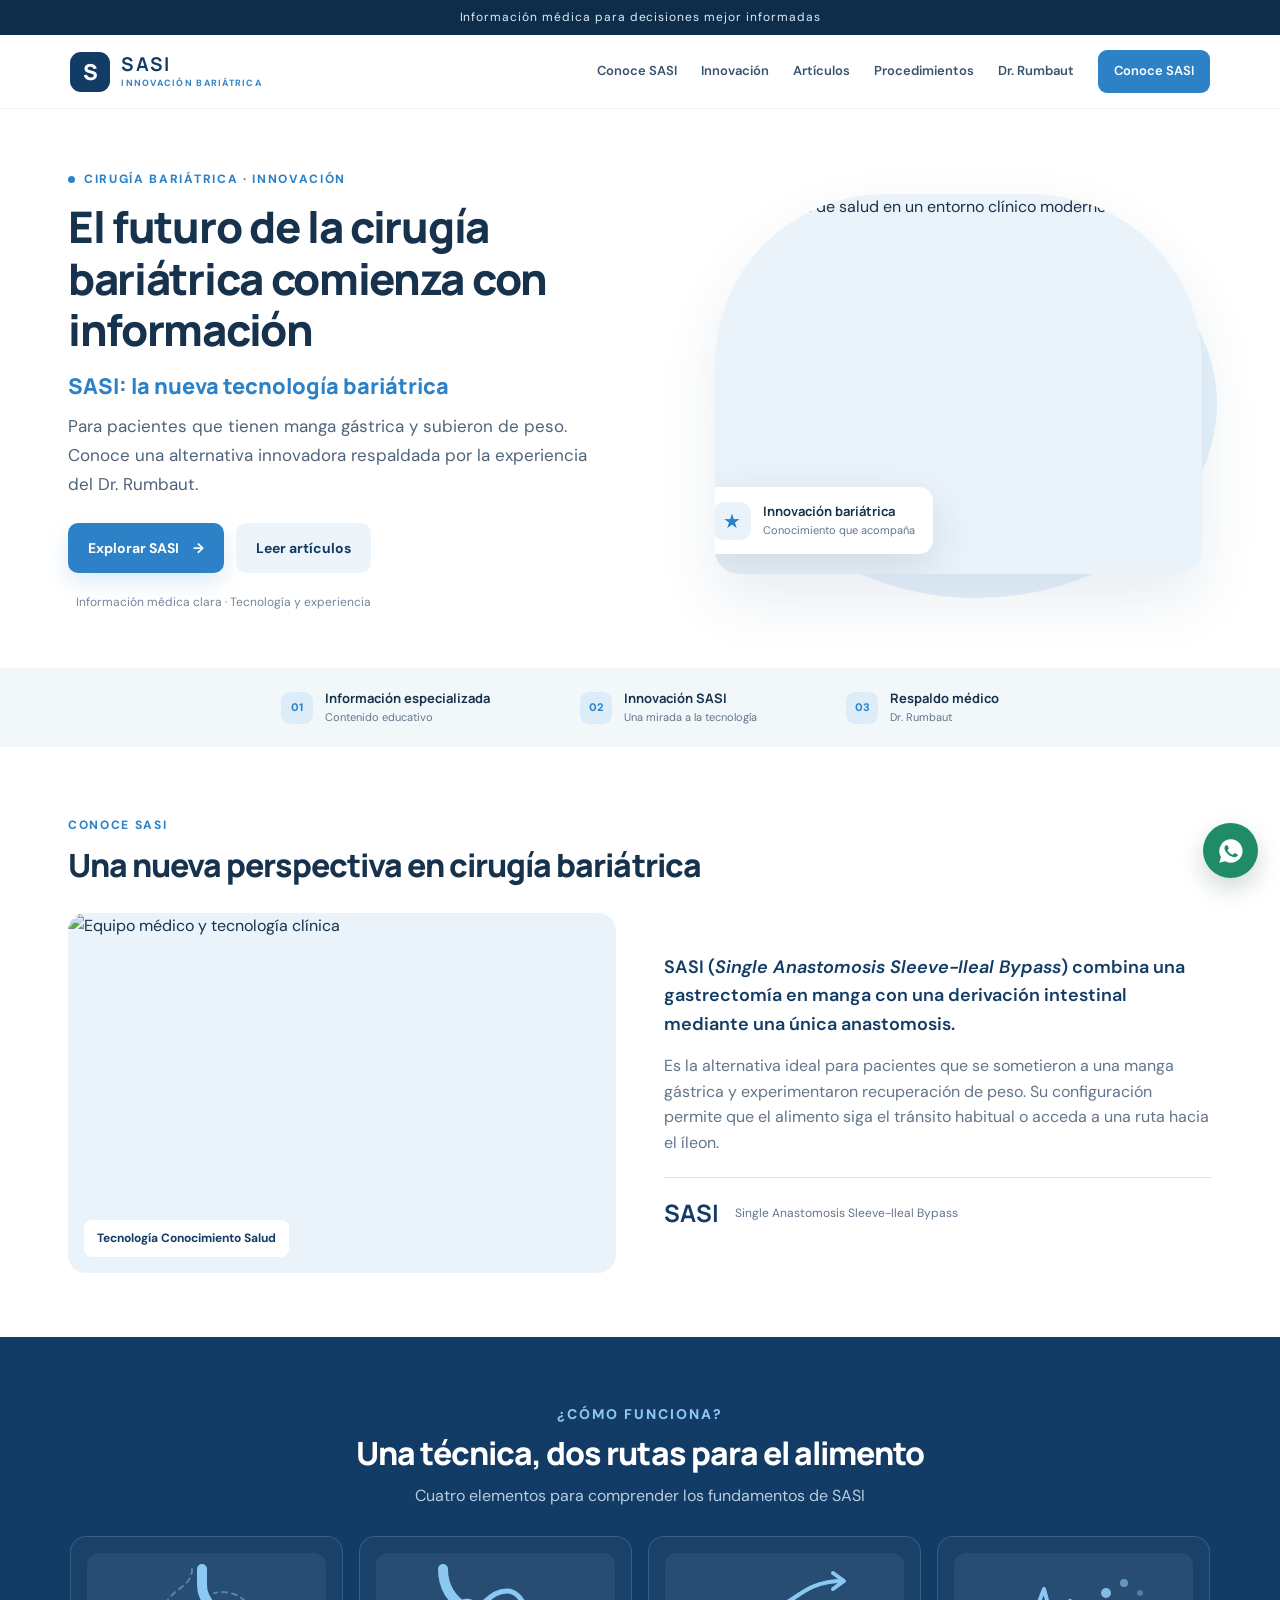
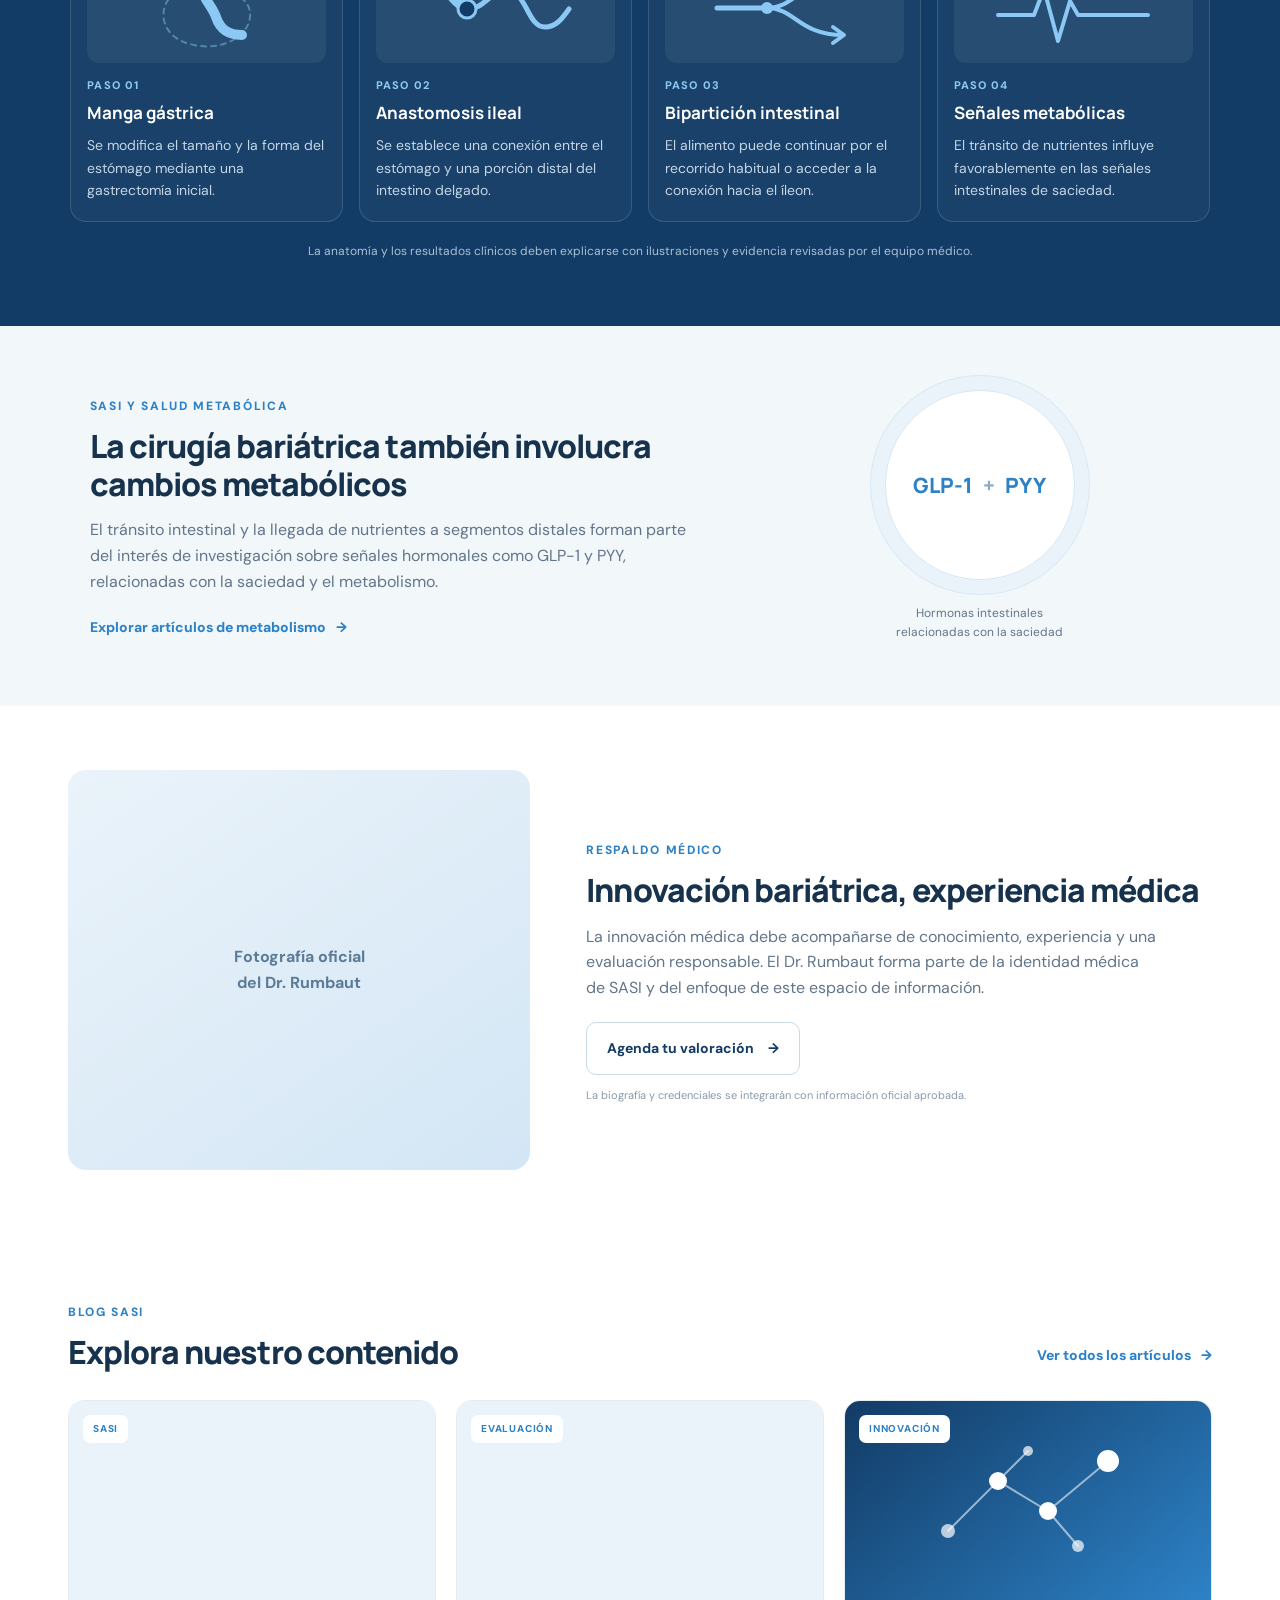
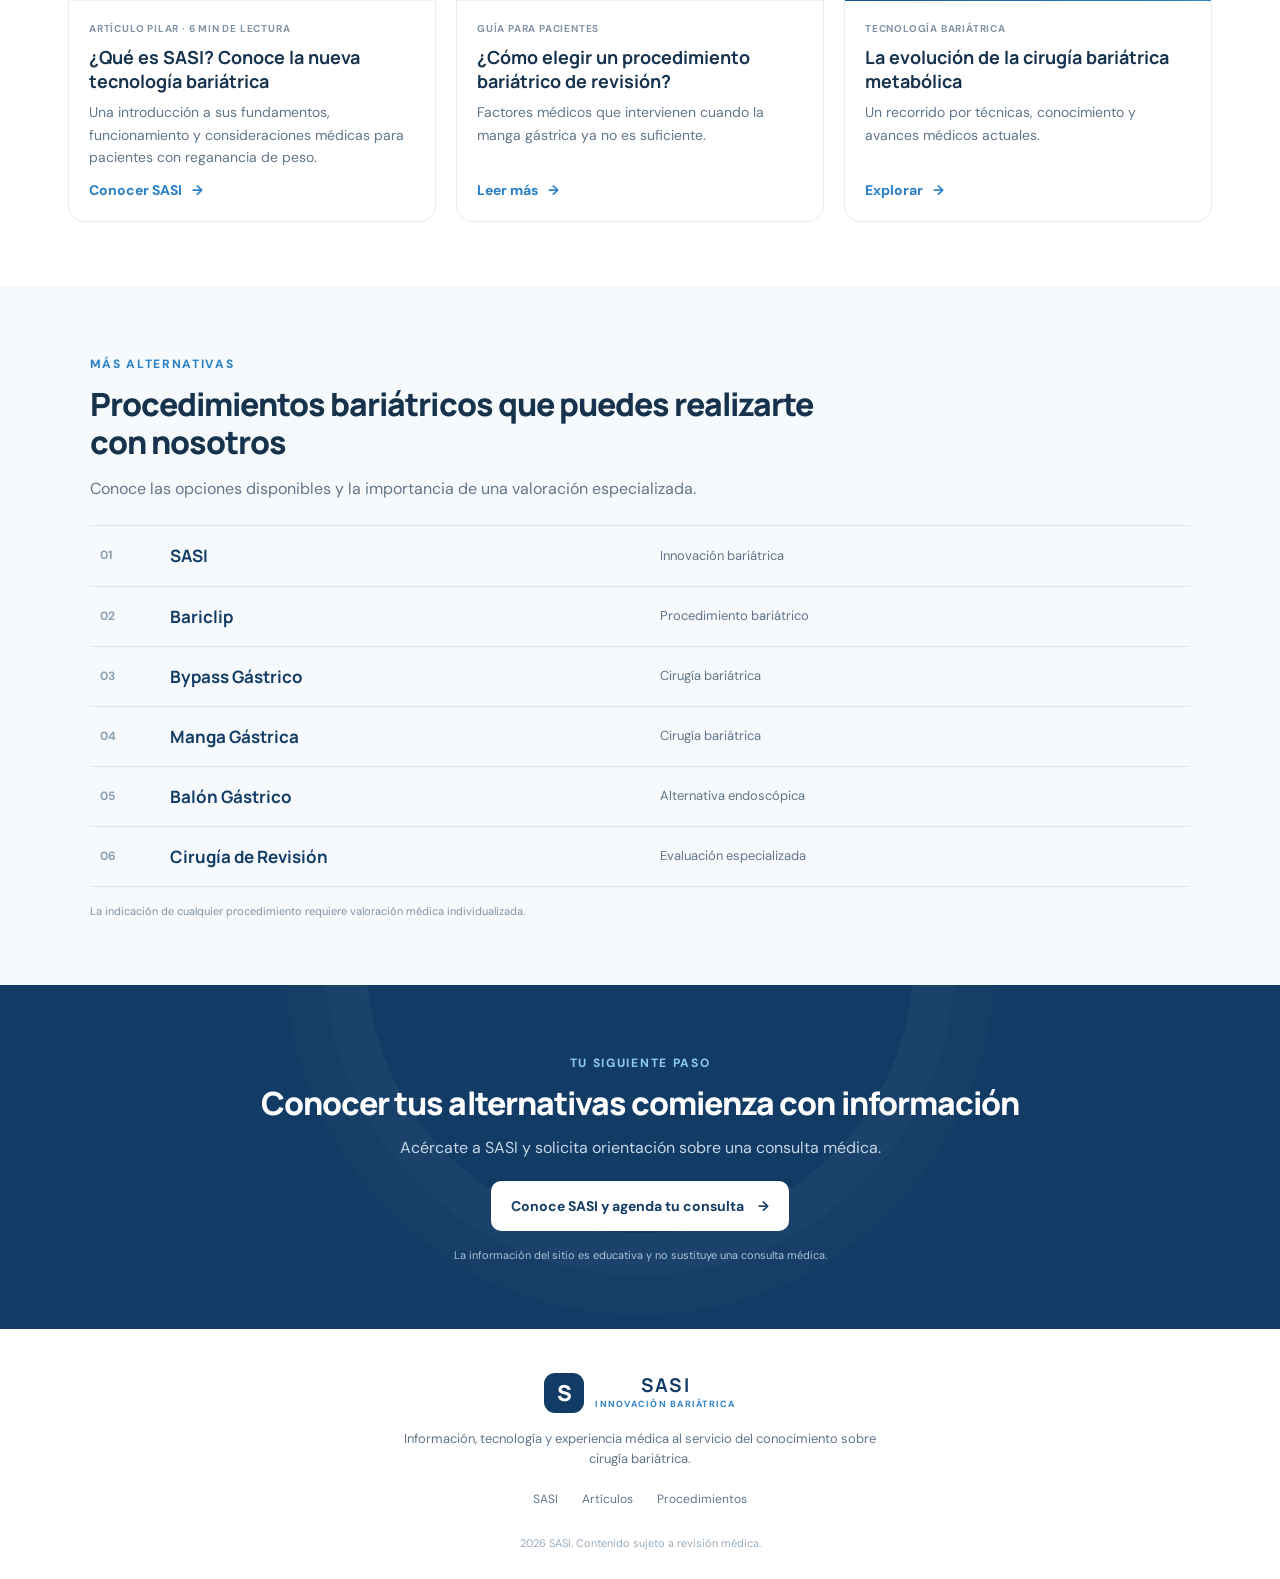
==== index.html @ 1c71db29 "Refactor HTML structure and update text content Updated various text elements for clarity and consis" ====
<!doctype html>
<html lang="es">
<head>
<meta charset="utf-8">
<meta name="viewport" content="width=device-width, initial-scale=1">
<meta name="description" content="SASI: innovación bariátrica para pacientes con manga gástrica que subieron de peso. Conoce sus fundamentos y respaldo del Dr. Rumbaut.">
<meta name="theme-color" content="#123B65">
<title>SASI | Innovación Bariátrica</title>
<link rel="preconnect" href="https://fonts.googleapis.com">
<link rel="preconnect" href="https://fonts.gstatic.com" crossorigin>
<link href="https://fonts.googleapis.com/css2?family=DM+Sans:wght@400;500;600;700&family=Manrope:wght@500;600;700;800&display=swap" rel="stylesheet">
<link rel="stylesheet" href="styles.css">
</head>
<body>
<div class="announcement">Información médica para decisiones mejor informadas</div>
<header class="site-header">
<a class="brand" href="#inicio" aria-label="SASI inicio">
<span class="brand-mark">S</span>
<span><strong>SASI</strong><small>INNOVACIÓN BARIÁTRICA</small></span>
</a>
<button class="menu-toggle" aria-label="Abrir menú" aria-expanded="false">☰</button>
<nav class="nav" aria-label="Navegación principal">
<a href="#sasi">Conoce SASI</a>
<a href="#innovacion">Innovación</a>
<a href="#articulos">Artículos</a>
<a href="#procedimientos">Procedimientos</a>
<a href="#doctor">Dr. Rumbaut</a>
<a class="nav-cta" href="https://amisraeljai1967-alt.github.io/rumbaut-sasi/" target="_blank" rel="noopener">Conoce SASI</a>
</nav>
</header>
<main>
<section class="hero" id="inicio">
<div class="hero-copy">
<span class="eyebrow"><span class="dot"></span> CIRUGÍA BARIÁTRICA · INNOVACIÓN</span>
<h1>El futuro de la cirugía bariátrica comienza con información</h1>
<p class="hero-subtitle">SASI: la nueva tecnología bariátrica</p>
<p class="hero-audience">Para pacientes que tienen manga gástrica y subieron de peso. Conoce una alternativa innovadora respaldada por la experiencia del Dr. Rumbaut.</p>
<div class="hero-actions">
<a class="button button-primary" href="#sasi">Explorar SASI <span>→</span></a>
<a class="button button-quiet" href="#articulos">Leer artículos</a>
</div>
<div class="hero-note"><span class="check"></span> Información médica clara · Tecnología y experiencia</div>
</div>
<div class="hero-art">
<div class="art-glow"></div>
<div class="hero-image-frame">
<img src="https://images.unsplash.com/photo-1576091160399-112ba8d25d1d?auto=format&fit=crop&w=1100&q=85" alt="Profesional de salud en un entorno clínico moderno">
<div class="floating-card">
<span class="floating-icon">★</span>
<div><strong>Innovación bariátrica</strong><small>Conocimiento que acompaña</small></div>
</div>
</div>
</div>
</section>

<section class="trust-strip">
<div><span class="strip-icon">01</span><strong>Información especializada</strong><small>Contenido educativo</small></div>
<div><span class="strip-icon">02</span><strong>Innovación SASI</strong><small>Una mirada a la tecnología</small></div>
<div><span class="strip-icon">03</span><strong>Respaldo médico</strong><small>Dr. Rumbaut</small></div>
</section>

<section class="section intro-section" id="sasi">
<div class="section-heading">
<span class="eyebrow">CONOCE SASI</span>
<h2>Una nueva perspectiva en cirugía bariátrica</h2>
</div>
<div class="intro-grid">
<div class="intro-image">
<img src="https://images.unsplash.com/photo-1559757175-0eb30cd8c063?auto=format&fit=crop&w=1000&q=85" alt="Equipo médico y tecnología clínica" loading="lazy">
<span class="image-label">Tecnología Conocimiento Salud</span>
</div>
<div class="intro-content">
<p class="lead">SASI (<em>Single Anastomosis Sleeve-Ileal Bypass</em>) combina una gastrectomía en manga con una derivación intestinal mediante una única anastomosis.</p>
<p>Es la alternativa ideal para pacientes que se sometieron a una manga gástrica y experimentaron recuperación de peso. Su configuración permite que el alimento siga el tránsito habitual o acceda a una ruta hacia el íleon.</p>
<div class="mini-stat"><strong>SASI</strong><span>Single Anastomosis Sleeve-Ileal Bypass</span></div>
</div>
</div>
</section>

<section class="mechanism-section" id="innovacion">
<div class="section-heading centered">
<span class="eyebrow eyebrow-light">¿CÓMO FUNCIONA?</span>
<h2>Una técnica, dos rutas para el alimento</h2>
<p>Cuatro elementos para comprender los fundamentos de SASI</p>
</div>
<div class="mechanism-grid">
<article class="mechanism-card">
  <div class="mechanism-art" aria-hidden="true">
    <svg viewBox="0 0 170 90" stroke="#8bc9f4" fill="none" stroke-linecap="round" stroke-linejoin="round">
      <path d="M70 6 C70 20 58 24 50 32 C34 48 40 76 72 82 C100 88 126 74 128 54 C130 36 110 26 92 30" stroke-width="2" stroke-dasharray="5 5" opacity=".45"/>
      <path d="M80 6 L80 22 C80 36 90 42 94 54 C98 66 106 72 120 72" stroke-width="10"/>
    </svg>
  </div>
  <span class="step">PASO 01</span>
  <h3>Manga gástrica</h3>
  <p>Se modifica el tamaño y la forma del estómago mediante una gastrectomía inicial.</p>
</article>
<article class="mechanism-card">
  <div class="mechanism-art" aria-hidden="true">
    <svg viewBox="0 0 170 90" stroke="#8bc9f4" fill="none" stroke-linecap="round" stroke-linejoin="round">
      <path d="M32 6 C32 26 42 38 56 46" stroke-width="10"/>
      <path d="M56 46 C74 46 78 28 96 28 C116 28 116 64 134 64 C146 64 152 54 158 46" stroke-width="5"/>
      <circle cx="56" cy="46" r="9" fill="#123B65" stroke-width="3"/>
    </svg>
  </div>
  <span class="step">PASO 02</span>
  <h3>Anastomosis ileal</h3>
  <p>Se establece una conexión entre el estómago y una porción distal del intestino delgado.</p>
</article>
<article class="mechanism-card">
  <div class="mechanism-art" aria-hidden="true">
    <svg viewBox="0 0 170 90" stroke="#8bc9f4" fill="none" stroke-linecap="round" stroke-linejoin="round">
      <path d="M18 45 L68 45" stroke-width="5"/>
      <path d="M68 45 C96 45 100 18 144 18" stroke-width="4"/>
      <path d="M68 45 C96 45 100 72 144 72" stroke-width="4"/>
      <path d="M134 10 L145 18 L134 26 M134 64 L145 72 L134 80" stroke-width="4"/>
      <circle cx="68" cy="45" r="6" fill="#8bc9f4" stroke="none"/>
    </svg>
  </div>
  <span class="step">PASO 03</span>
  <h3>Bipartición intestinal</h3>
  <p>El alimento puede continuar por el recorrido habitual o acceder a la conexión hacia el íleon.</p>
</article>
<article class="mechanism-card">
  <div class="mechanism-art" aria-hidden="true">
    <svg viewBox="0 0 170 90" stroke="#8bc9f4" fill="none" stroke-linecap="round" stroke-linejoin="round">
      <path d="M10 52 L46 52 L56 26 L70 78 L82 38 L90 52 L160 52" stroke-width="4"/>
      <circle cx="118" cy="30" r="5" fill="#8bc9f4" stroke="none" opacity=".9"/>
      <circle cx="136" cy="20" r="4" fill="#8bc9f4" stroke="none" opacity=".6"/>
      <circle cx="152" cy="30" r="3" fill="#8bc9f4" stroke="none" opacity=".4"/>
    </svg>
  </div>
  <span class="step">PASO 04</span>
  <h3>Señales metabólicas</h3>
  <p>El tránsito de nutrientes influye favorablemente en las señales intestinales de saciedad.</p>
</article>
</div>
<p class="section-footnote">La anatomía y los resultados clínicos deben explicarse con ilustraciones y evidencia revisadas por el equipo médico.</p>
</section>

<section class="section metabolism">
<div class="metabolism-copy">
<span class="eyebrow">SASI Y SALUD METABÓLICA</span>
<h2>La cirugía bariátrica también involucra cambios metabólicos</h2>
<p>El tránsito intestinal y la llegada de nutrientes a segmentos distales forman parte del interés de investigación sobre señales hormonales como GLP-1 y PYY, relacionadas con la saciedad y el metabolismo.</p>
<a class="text-link" href="#articulos">Explorar artículos de metabolismo <span>→</span></a>
</div>
<div class="metabolism-visual">
<div class="metabolism-circle"><span>GLP-1</span><i>+</i><span>PYY</span></div>
<small>Hormonas intestinales<br>relacionadas con la saciedad</small>
</div>
</section>

<section class="section doctor-section" id="doctor">
<div class="doctor-photo">
<img src="assets/dr-rumbaut.jpg" alt="Fotografía del Dr. Rumbaut" onerror="this.style.display='none';this.parentElement.classList.add('photo-placeholder')">
<div class="placeholder-label">Fotografía oficial<br>del Dr. Rumbaut</div>
</div>
<div class="doctor-copy">
<span class="eyebrow">RESPALDO MÉDICO</span>
<h2>Innovación bariátrica, experiencia médica</h2>
<p>La innovación médica debe acompañarse de conocimiento, experiencia y una evaluación responsable. El Dr. Rumbaut forma parte de la identidad médica de SASI y del enfoque de este espacio de información.</p>
<a class="button button-outline" href="https://amisraeljai1967-alt.github.io/rumbaut-sasi/" target="_blank" rel="noopener">Agenda tu valoración <span>→</span></a>
<small class="doctor-caption">La biografía y credenciales se integrarán con información oficial aprobada.</small>
</div>
</section>

<section class="section articles-section" id="articulos">
<div class="section-heading split-heading">
<div><span class="eyebrow">BLOG SASI</span><h2>Explora nuestro contenido</h2></div>
<a class="text-link" href="#articulos">Ver todos los artículos <span>→</span></a>
</div>
<div class="article-grid">
<article class="article-card">
<div class="article-image"><img src="https://images.unsplash.com/photo-1579684385127-1ef15d508118?auto=format&fit=crop&w=1000&q=85" alt="Profesionales de salud" loading="lazy" onerror="this.remove()"><span class="article-tag">SASI</span></div>
<div class="article-body"><small>ARTÍCULO PILAR · 6 MIN DE LECTURA</small><h3>¿Qué es SASI? Conoce la nueva tecnología bariátrica</h3><p>Una introducción a sus fundamentos, funcionamiento y consideraciones médicas para pacientes con reganancia de peso.</p><a href="https://amisraeljai1967-alt.github.io/rumbaut-sasi/" target="_blank" rel="noopener" class="text-link">Conocer SASI <span>→</span></a></div>
</article>
<article class="article-card">
<div class="article-image"><img src="https://images.unsplash.com/photo-1576091160550-2173dba999ef?auto=format&fit=crop&w=800&q=85" alt="Consulta médica" loading="lazy" onerror="this.remove()"><span class="article-tag">EVALUACIÓN</span></div>
<div class="article-body"><small>GUÍA PARA PACIENTES</small><h3>¿Cómo elegir un procedimiento bariátrico de revisión?</h3><p>Factores médicos que intervienen cuando la manga gástrica ya no es suficiente.</p><a href="#procedimientos" class="text-link">Leer más <span>→</span></a></div>
</article>
<article class="article-card">
<div class="article-image cover-art"><svg viewBox="0 0 240 140" fill="none" stroke="#ffffff" stroke-linecap="round" aria-hidden="true"><g stroke-width="2" opacity=".55"><path d="M40 100 L90 50 L140 80 L200 30"/><path d="M90 50 L120 20"/><path d="M140 80 L170 115"/></g><g fill="#ffffff" stroke="none"><circle cx="40" cy="100" r="7" opacity=".7"/><circle cx="90" cy="50" r="9"/><circle cx="140" cy="80" r="9"/><circle cx="200" cy="30" r="11"/><circle cx="120" cy="20" r="5" opacity=".7"/><circle cx="170" cy="115" r="6" opacity=".7"/></g></svg><span class="article-tag">INNOVACIÓN</span></div>
<div class="article-body"><small>TECNOLOGÍA BARIÁTRICA</small><h3>La evolución de la cirugía bariátrica metabólica</h3><p>Un recorrido por técnicas, conocimiento y avances médicos actuales.</p><a href="#innovacion" class="text-link">Explorar <span>→</span></a></div>
</article>
</div>
</section>

<section class="section procedures-section" id="procedimientos">
<div class="procedures-heading">
  <span class="eyebrow">MÁS ALTERNATIVAS</span>
  <h2>Procedimientos bariátricos que puedes realizarte con nosotros</h2>
  <p>Conoce las opciones disponibles y la importancia de una valoración especializada.</p>
</div>
<div class="procedure-list">
<a href="https://amisraeljai1967-alt.github.io/rumbaut-sasi/" target="_blank" rel="noopener"><span>01</span><strong>SASI</strong><small>Innovación bariátrica</small><b></b></a>
<a href="https://amisraeljai1967-alt.github.io/rumbaut-sasi/" target="_blank" rel="noopener"><span>02</span><strong>Bariclip</strong><small>Procedimiento bariátrico</small><b></b></a>
<a href="https://amisraeljai1967-alt.github.io/rumbaut-sasi/" target="_blank" rel="noopener"><span>03</span><strong>Bypass Gástrico</strong><small>Cirugía bariátrica</small><b></b></a>
<a href="https://amisraeljai1967-alt.github.io/rumbaut-sasi/" target="_blank" rel="noopener"><span>04</span><strong>Manga Gástrica</strong><small>Cirugía bariátrica</small><b></b></a>
<a href="https://amisraeljai1967-alt.github.io/rumbaut-sasi/" target="_blank" rel="noopener"><span>05</span><strong>Balón Gástrico</strong><small>Alternativa endoscópica</small><b></b></a>
<a href="https://amisraeljai1967-alt.github.io/rumbaut-sasi/" target="_blank" rel="noopener"><span>06</span><strong>Cirugía de Revisión</strong><small>Evaluación especializada</small><b></b></a>
</div>
<p class="disclaimer">La indicación de cualquier procedimiento requiere valoración médica individualizada.</p>
</section>

<section class="final-cta">
<div class="cta-orb"></div>
<span class="eyebrow eyebrow-light">TU SIGUIENTE PASO</span>
<h2>Conocer tus alternativas comienza con información</h2>
<p>Acércate a SASI y solicita orientación sobre una consulta médica.</p>
<a class="button button-white" href="https://amisraeljai1967-alt.github.io/rumbaut-sasi/" target="_blank" rel="noopener">Conoce SASI y agenda tu consulta <span>→</span></a>
<small>La información del sitio es educativa y no sustituye una consulta médica.</small>
</section>
</main>

<footer class="footer">
<a class="brand brand-footer" href="#inicio"><span class="brand-mark">S</span><span><strong>SASI</strong><small>INNOVACIÓN BARIÁTRICA</small></span></a>
<p>Información, tecnología y experiencia médica al servicio del conocimiento sobre cirugía bariátrica.</p>
<div class="footer-links">
  <a href="#sasi">SASI</a>
  <a href="#articulos">Artículos</a>
  <a href="#procedimientos">Procedimientos</a>
</div>
<small class="copyright"><span id="year">2026</span> SASI. Contenido sujeto a revisión médica.</small>
</footer>

<a class="whatsapp-float" href="https://amisraeljai1967-alt.github.io/rumbaut-sasi/" target="_blank" rel="noopener" aria-label="Ir al embudo SASI"><svg viewBox="0 0 24 24" fill="#fff" aria-hidden="true"><path d="M12 2a10 10 0 0 0-8.6 15.1L2 22l5-1.3A10 10 0 1 0 12 2zm5.3 14.1c-.2.6-1.3 1.2-1.8 1.2-.5.1-1 .2-3.3-.7-2.8-1.1-4.5-4-4.7-4.2-.1-.2-1.1-1.5-1.1-2.8s.7-2 1-2.3c.2-.3.5-.3.7-.3h.5c.2 0 .4 0 .6.5l.8 2c.1.2.1.4 0 .5l-.4.6-.4.4c-.1.2-.3.3-.1.6.2.3.8 1.3 1.7 2.1 1.2 1 2.1 1.3 2.4 1.5.3.1.5.1.6-.1l.9-1.1c.2-.3.4-.2.7-.1l1.9.9c.3.1.5.2.5.3.1.2.1.7-.1 1.3z"/></svg><span>Agenda / WhatsApp</span></a>
<script src="script.js"></script>
</body>
</html>
---- styles.css ----
* { box-sizing: border-box; }

:root {
  --navy: #123B65;
  --blue: #2D82C7;
  --pale: #EAF3FA;
  --mist: #F2F7FA;
  --ink: #17324d;
  --muted: #62758a;
  --line: #dce7ef;
  --white: #fff;
  --radius: 18px;
  --section-y: 64px;
}

html { scroll-behavior: smooth; scroll-padding-top: 80px; }
body { margin: 0; color: var(--ink); font-family: "DM Sans", sans-serif; background: #fff; line-height: 1.6; }
a { color: inherit; text-decoration: none; }
img { display: block; width: 100%; height: 100%; object-fit: cover; }
h1, h2, h3, strong { font-family: Manrope, "DM Sans", sans-serif; }
h1, h2, h3, p { margin-top: 0; }
h1, h2 { letter-spacing: -.03em; line-height: 1.18; }
h1 { font-size: clamp(2rem, 3.4vw, 2.85rem); font-weight: 800; margin-bottom: 14px; }
h2 { font-size: clamp(1.6rem, 2.5vw, 2.15rem); font-weight: 800; margin-bottom: 14px; }

/* ---------- Encabezado ---------- */
.announcement { text-align: center; background: #0d2d4b; color: #dcecf8; font-size: 12px; letter-spacing: .08em; padding: 8px 16px; }
.site-header { height: 74px; display: flex; align-items: center; justify-content: space-between; padding: 0 max(calc((100vw - 1200px) / 2), 5.5%); background: #fff; position: sticky; top: 0; z-index: 20; border-bottom: 1px solid #edf2f6; }
.brand { display: flex; align-items: center; gap: 11px; color: var(--navy); }
.brand-mark { width: 40px; height: 40px; border-radius: 11px; background: var(--navy); display: grid; place-items: center; color: white; font: 800 22px Manrope; }
.brand strong { display: block; font-size: 19px; letter-spacing: .06em; line-height: 1.2; }
.brand small { display: block; font-size: 9px; letter-spacing: .14em; color: var(--blue); font-weight: 700; }
.nav { display: flex; align-items: center; gap: 24px; font-size: 13px; font-weight: 600; color: #39536c; }
.nav a:hover, .text-link:hover { color: var(--blue); }
.nav-cta { background: var(--blue); color: #fff !important; padding: 11px 16px; border-radius: 9px; }
.menu-toggle { display: none; border: 0; background: none; font-size: 24px; color: var(--navy); cursor: pointer; }

/* ---------- Portada ---------- */
.hero { max-width: 1200px; margin: auto; padding: 56px 28px; display: grid; grid-template-columns: 1.05fr .95fr; align-items: center; gap: 48px; }
.eyebrow { font-size: 12px; letter-spacing: .14em; font-weight: 800; color: var(--blue); display: inline-flex; align-items: center; gap: 9px; margin-bottom: 12px; }
.dot { width: 7px; height: 7px; background: var(--blue); border-radius: 50%; }
.hero-subtitle { font-family: Manrope, sans-serif; font-size: clamp(1.15rem, 1.7vw, 1.4rem); font-weight: 800; color: var(--blue); margin-bottom: 8px; }
.hero-audience { font-size: 17px; line-height: 1.7; color: #4f6479; max-width: 520px; margin-bottom: 24px; }
.hero-actions { display: flex; gap: 12px; flex-wrap: wrap; }
.button { display: inline-flex; align-items: center; justify-content: center; gap: 14px; padding: 14px 20px; border-radius: 10px; font-weight: 700; font-size: 14px; transition: .2s; }
.button-primary { background: var(--blue); color: white; box-shadow: 0 9px 22px #2d82c72b; }
.button-primary:hover { background: var(--navy); transform: translateY(-2px); }
.button-quiet { background: #edf5fb; color: var(--navy); }
.hero-note { font-size: 12px; color: #73869a; margin-top: 20px; }
.check { color: var(--blue); font-weight: 900; margin-right: 8px; }
.hero-art { position: relative; padding: 14px 10px 24px 24px; }
.hero-image-frame { height: 380px; border-radius: 170px 170px 24px 24px; overflow: hidden; position: relative; z-index: 2; box-shadow: 0 26px 60px #123b6518; background: var(--pale); }
.hero-image-frame img { filter: saturate(.8); }
.art-glow { position: absolute; inset: 30px -5px 0 45px; background: #e6f2fb; border-radius: 50%; z-index: 0; }
.floating-card { position: absolute; bottom: 20px; left: -20px; background: #fff; padding: 14px 18px; display: flex; gap: 12px; align-items: center; border-radius: 14px; box-shadow: 0 15px 45px #17324d20; }
.floating-icon { width: 38px; height: 38px; border-radius: 11px; background: var(--pale); display: grid; place-items: center; color: var(--blue); font-size: 20px; }
.floating-card strong, .floating-card small { display: block; }
.floating-card strong { font-size: 13px; }
.floating-card small { font-size: 11px; color: var(--muted); }

.trust-strip { background: var(--mist); display: flex; justify-content: center; gap: clamp(28px, 7vw, 100px); padding: 20px; }
.trust-strip > div { display: grid; grid-template-columns: 34px auto; column-gap: 10px; align-items: center; }
.strip-icon { grid-row: span 2; width: 32px; height: 32px; display: grid; place-items: center; background: #dcecf8; color: var(--blue); border-radius: 9px; font-size: 11px; font-weight: 800; }
.trust-strip strong { font-size: 13px; }
.trust-strip small { font-size: 11px; color: var(--muted); }

/* ---------- Secciones ---------- */
.section { max-width: 1200px; margin: auto; padding: var(--section-y) 28px; }
.section-heading { margin-bottom: 28px; }
.section-heading h2 { margin-bottom: 0; }
.section-heading p { margin: 10px auto 0; max-width: 570px; color: var(--muted); }
.centered { text-align: center; }

.intro-grid { display: grid; grid-template-columns: 1fr 1fr; gap: 48px; align-items: center; }
.intro-image { height: 360px; border-radius: var(--radius); overflow: hidden; position: relative; background: var(--pale); }
.image-label { position: absolute; bottom: 16px; left: 16px; background: #fff; padding: 9px 13px; border-radius: 8px; font-size: 12px; color: var(--navy); font-weight: 700; }
.intro-content p { color: var(--muted); font-size: 16px; margin-bottom: 14px; }
.intro-content .lead { font-size: 18px; line-height: 1.6; color: var(--navy); font-weight: 600; }
.text-link { display: inline-flex; gap: 10px; align-items: center; color: var(--blue); font-size: 14px; font-weight: 800; margin-top: 6px; }
.mini-stat { border-top: 1px solid var(--line); margin-top: 22px; padding-top: 16px; display: flex; gap: 16px; align-items: center; }
.mini-stat strong { font-size: 24px; color: var(--navy); }
.mini-stat span { font-size: 12px; color: var(--muted); }

/* ---------- ¿Cómo funciona? ---------- */
.mechanism-section { background: var(--navy); padding: var(--section-y) max(calc((100vw - 1200px) / 2), 5.5%); color: #fff; }
.mechanism-section .eyebrow { font-size: 14px; margin-bottom: 10px; }
.mechanism-section .section-heading p { color: #b8cde0; font-size: 16px; }
.eyebrow-light { color: #8bc9f4; }
.mechanism-grid { display: grid; grid-template-columns: repeat(4, 1fr); gap: 16px; }
.mechanism-card { border: 1px solid #ffffff25; background: #ffffff08; padding: 16px 16px 20px; border-radius: 16px; display: flex; flex-direction: column; }
.mechanism-art { height: 110px; border-radius: 12px; background: #ffffff10; display: grid; place-items: center; margin-bottom: 14px; }
.mechanism-art svg { width: 100%; max-width: 170px; height: 90px; }
.mechanism-card .step { font-size: 11px; color: #8bc9f4; font-weight: 800; letter-spacing: .1em; margin-bottom: 4px; }
.mechanism-card h3 { font-size: 17px; margin-bottom: 8px; }
.mechanism-card p { font-size: 14px; color: #c4d6e6; line-height: 1.6; margin: 0; }
.section-footnote { text-align: center; color: #a9c1d7; font-size: 12px; margin: 20px auto 0; max-width: 750px; }

/* ---------- Metabolismo ---------- */
.metabolism { display: grid; grid-template-columns: 1.2fr .8fr; align-items: center; gap: 48px; background: var(--mist); max-width: none; padding-left: max(calc((100vw - 1144px) / 2), 7%); padding-right: max(calc((100vw - 1144px) / 2), 7%); }
.metabolism-copy p { color: var(--muted); max-width: 620px; font-size: 16px; }
.metabolism-visual { text-align: center; }
.metabolism-circle { width: 190px; height: 190px; border-radius: 50%; margin: auto; background: #fff; border: 1px solid #d7e8f5; box-shadow: 0 0 0 14px #eaf3fa, 0 0 0 15px #d8e9f5; display: flex; align-items: center; justify-content: center; gap: 10px; color: var(--blue); font: 800 21px Manrope; }
.metabolism-circle i { font-style: normal; color: #91a9bf; }
.metabolism-visual small { display: block; color: var(--muted); font-size: 12px; margin-top: 24px; }

/* ---------- Doctor ---------- */
.doctor-section { display: grid; grid-template-columns: .85fr 1.15fr; gap: 56px; align-items: center; }
.doctor-photo { height: 400px; border-radius: var(--radius); overflow: hidden; background: #eaf3fa; position: relative; }
.doctor-photo img { object-position: center top; }
.photo-placeholder { display: grid; place-items: center; background: linear-gradient(145deg, #eaf3fa, #d3e6f5); }
.placeholder-label { display: none; text-align: center; color: #5c7b97; font-weight: 700; }
.photo-placeholder .placeholder-label { display: block; }
.doctor-copy p { color: var(--muted); font-size: 16px; max-width: 570px; }
.button-outline { border: 1px solid #c9d9e6; color: var(--navy); margin-top: 6px; }
.button-outline:hover { border-color: var(--blue); color: var(--blue); }
.doctor-caption { display: block; font-size: 11px; color: #8a9aab; margin-top: 12px; }

/* ---------- Artículos ---------- */
.split-heading { display: flex; justify-content: space-between; align-items: end; gap: 16px; }
.split-heading .text-link { margin-bottom: 6px; }
.article-grid { display: grid; grid-template-columns: repeat(3, 1fr); gap: 20px; align-items: stretch; }
.article-card { border: 1px solid #e4ebf1; border-radius: 16px; overflow: hidden; background: #fff; transition: .2s; display: flex; flex-direction: column; }
.article-card:hover { transform: translateY(-4px); box-shadow: 0 18px 40px #123b6510; }
.article-image { height: 200px; position: relative; overflow: hidden; background: var(--pale); flex-shrink: 0; }
.article-image.cover-art { background: linear-gradient(140deg, #123B65 0%, #2D82C7 100%); display: grid; place-items: center; }
.article-image.cover-art svg { width: 70%; max-width: 240px; height: auto; }
.article-tag { position: absolute; top: 14px; left: 14px; background: #fff; border-radius: 7px; padding: 6px 10px; color: var(--blue); font-size: 10px; font-weight: 800; letter-spacing: .08em; }
.article-body { padding: 20px; display: flex; flex-direction: column; flex: 1; }
.article-body > small { color: #8193a5; font-size: 10px; letter-spacing: .08em; font-weight: 700; }
.article-body h3 { font-size: 18px; line-height: 1.35; margin: 8px 0; }
.article-body p { font-size: 14px; color: var(--muted); line-height: 1.6; margin-bottom: 10px; }
.article-body .text-link { margin-top: auto; }

/* ---------- Procedimientos ---------- */
.procedures-section { background: #f7fafc; max-width: none; padding-left: max(calc((100vw - 1144px) / 2), 7%); padding-right: max(calc((100vw - 1144px) / 2), 7%); }
.procedures-heading { max-width: 750px; margin-bottom: 24px; }
.procedures-heading p { color: var(--muted); margin-bottom: 0; }
.procedure-list { border-top: 1px solid #dbe6ee; }
.procedure-list a { display: grid; grid-template-columns: 50px 1fr 1fr 30px; align-items: center; padding: 16px 10px; border-bottom: 1px solid #dbe6ee; gap: 20px; transition: .2s; }
.procedure-list a:hover { background: #edf5fb; padding-left: 18px; }
.procedure-list a > span { font-size: 12px; color: #8ca0b3; font-weight: 700; }
.procedure-list strong { font-size: 17px; color: var(--navy); }
.procedure-list small { font-size: 13px; color: var(--muted); }
.procedure-list b { color: var(--blue); font-size: 20px; }
.disclaimer { font-size: 11px; color: #8193a5; margin: 16px 0 0; }

/* ---------- Llamado final ---------- */
.final-cta { position: relative; overflow: hidden; text-align: center; background: var(--navy); color: #fff; padding: var(--section-y) 25px; }
.final-cta h2 { margin: 0 auto 12px; }
.final-cta p { color: #c5d6e5; font-size: 16px; margin-bottom: 0; }
.button-white { background: #fff; color: var(--navy); margin: 20px 0 0; }
.button-white:hover { background: #eaf3fa; }
.final-cta > small { display: block; color: #a9c1d7; font-size: 11px; margin-top: 16px; }
.cta-orb { position: absolute; width: 550px; height: 550px; border: 1px solid #ffffff12; border-radius: 50%; top: -300px; left: calc(50% - 275px); box-shadow: 0 0 0 40px #ffffff05, 0 0 0 80px #ffffff04; pointer-events: none; }

/* ---------- Pie de página ---------- */
.footer { padding: 44px 25px 24px; text-align: center; }
.brand-footer { justify-content: center; }
.footer > p { max-width: 480px; margin: 16px auto; color: var(--muted); font-size: 13px; }
.footer-links { display: flex; justify-content: center; gap: 24px; flex-wrap: wrap; font-size: 12px; color: #60778d; margin: 20px 0; }
.copyright { font-size: 11px; color: #9aabba; }
.whatsapp-float { position: fixed; right: 22px; bottom: 22px; z-index: 30; background: #1f8b68; color: #fff; width: 55px; height: 55px; border-radius: 50%; display: grid; place-items: center; font-size: 24px; box-shadow: 0 10px 25px #124c3a35; }
.whatsapp-float svg { width: 28px; height: 28px; }
.whatsapp-float span { position: absolute; right: 65px; background: #fff; color: #1f8b68; border: 1px solid #dbece5; padding: 8px 12px; border-radius: 9px; white-space: nowrap; font-size: 12px; font-weight: 700; opacity: 0; transform: translateX(5px); transition: .2s; pointer-events: none; }
.whatsapp-float:hover span { opacity: 1; transform: translateX(0); }

/* ---------- Tablet ---------- */
@media (max-width: 1000px) {
  .nav { gap: 14px; }
  .nav a { font-size: 12px; }
  .hero { gap: 30px; }
  .mechanism-grid { grid-template-columns: repeat(2, 1fr); }
  .doctor-section { gap: 40px; }
  .article-grid { grid-template-columns: 1fr 1fr; }
  .metabolism { gap: 32px; }
}

/* ---------- Celular ---------- */
@media (max-width: 760px) {
  :root { --section-y: 48px; }
  .site-header { height: 66px; padding: 0 20px; }
  .menu-toggle { display: block; }
  .nav { display: none; position: absolute; top: 66px; left: 0; right: 0; background: #fff; padding: 16px 22px 22px; border-bottom: 1px solid var(--line); flex-direction: column; align-items: stretch; gap: 0; }
  .nav.open { display: flex; }
  .nav a { padding: 12px 0; font-size: 14px; }
  .nav .nav-cta { text-align: center; margin-top: 10px; padding: 13px; }
  .hero { grid-template-columns: 1fr; padding: 36px 20px 40px; gap: 24px; }
  .hero h1 { font-size: clamp(1.75rem, 7.5vw, 2.3rem); }
  .hero-audience { font-size: 16px; }
  .hero-art { max-width: 460px; margin: 0 auto; width: 100%; padding: 6px 12px 16px; }
  .hero-image-frame { height: 300px; border-radius: 140px 140px 20px 20px; }
  .floating-card { left: 0; }
  .trust-strip { gap: 16px; flex-wrap: wrap; justify-content: space-around; padding: 18px 14px; }
  .trust-strip > div { min-width: 145px; }
  .section { padding: var(--section-y) 20px; }
  .section-heading { margin-bottom: 22px; }
  .intro-grid, .doctor-section, .metabolism { grid-template-columns: 1fr; gap: 24px; }
  .intro-image { height: 260px; }
  .intro-content .lead { font-size: 17px; }
  .mechanism-section { padding: var(--section-y) 20px; }
  .mechanism-grid { gap: 12px; }
  .mechanism-art { height: 90px; }
  .mechanism-art svg { height: 74px; }
  .mechanism-card h3 { font-size: 16px; }
  .mechanism-card p { font-size: 13px; }
  .metabolism { padding: var(--section-y) 20px; }
  .metabolism-circle { width: 160px; height: 160px; font-size: 18px; }
  .doctor-photo { height: 340px; max-width: 440px; width: 100%; margin: auto; }
  .split-heading { align-items: start; flex-direction: column; gap: 8px; }
  .article-grid { grid-template-columns: 1fr; }
  .procedures-section { padding: var(--section-y) 20px; }
  .procedure-list a { grid-template-columns: 28px 1fr 25px; gap: 12px; padding: 14px 4px; }
  .procedure-list small { display: none; }
  .procedure-list strong { font-size: 15px; }
  .final-cta { padding: var(--section-y) 20px; }
  .footer-links { gap: 15px; }
  .whatsapp-float { right: 15px; bottom: 15px; }
  .whatsapp-float span { display: none; }
}

@media (max-width: 480px) {
  .mechanism-grid { grid-template-columns: 1fr; }
  .hero-actions .button { width: 100%; }
}
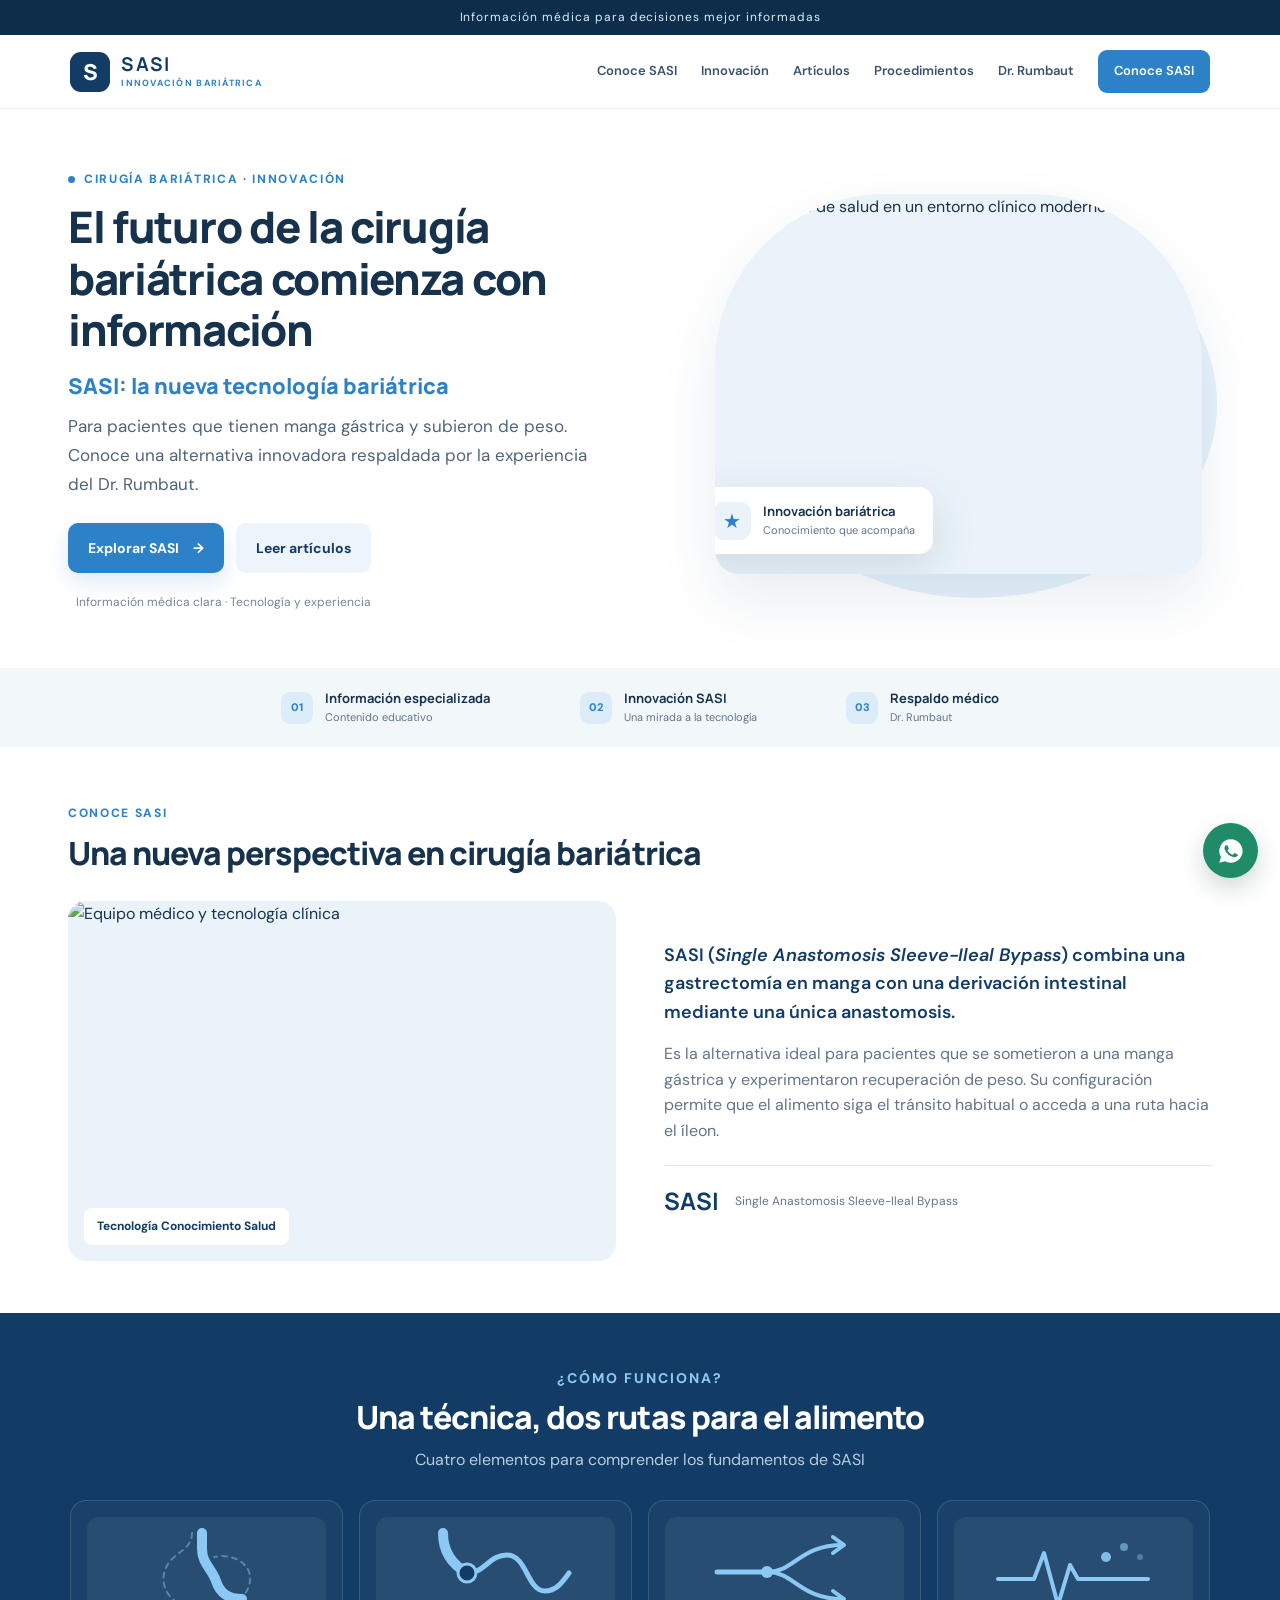
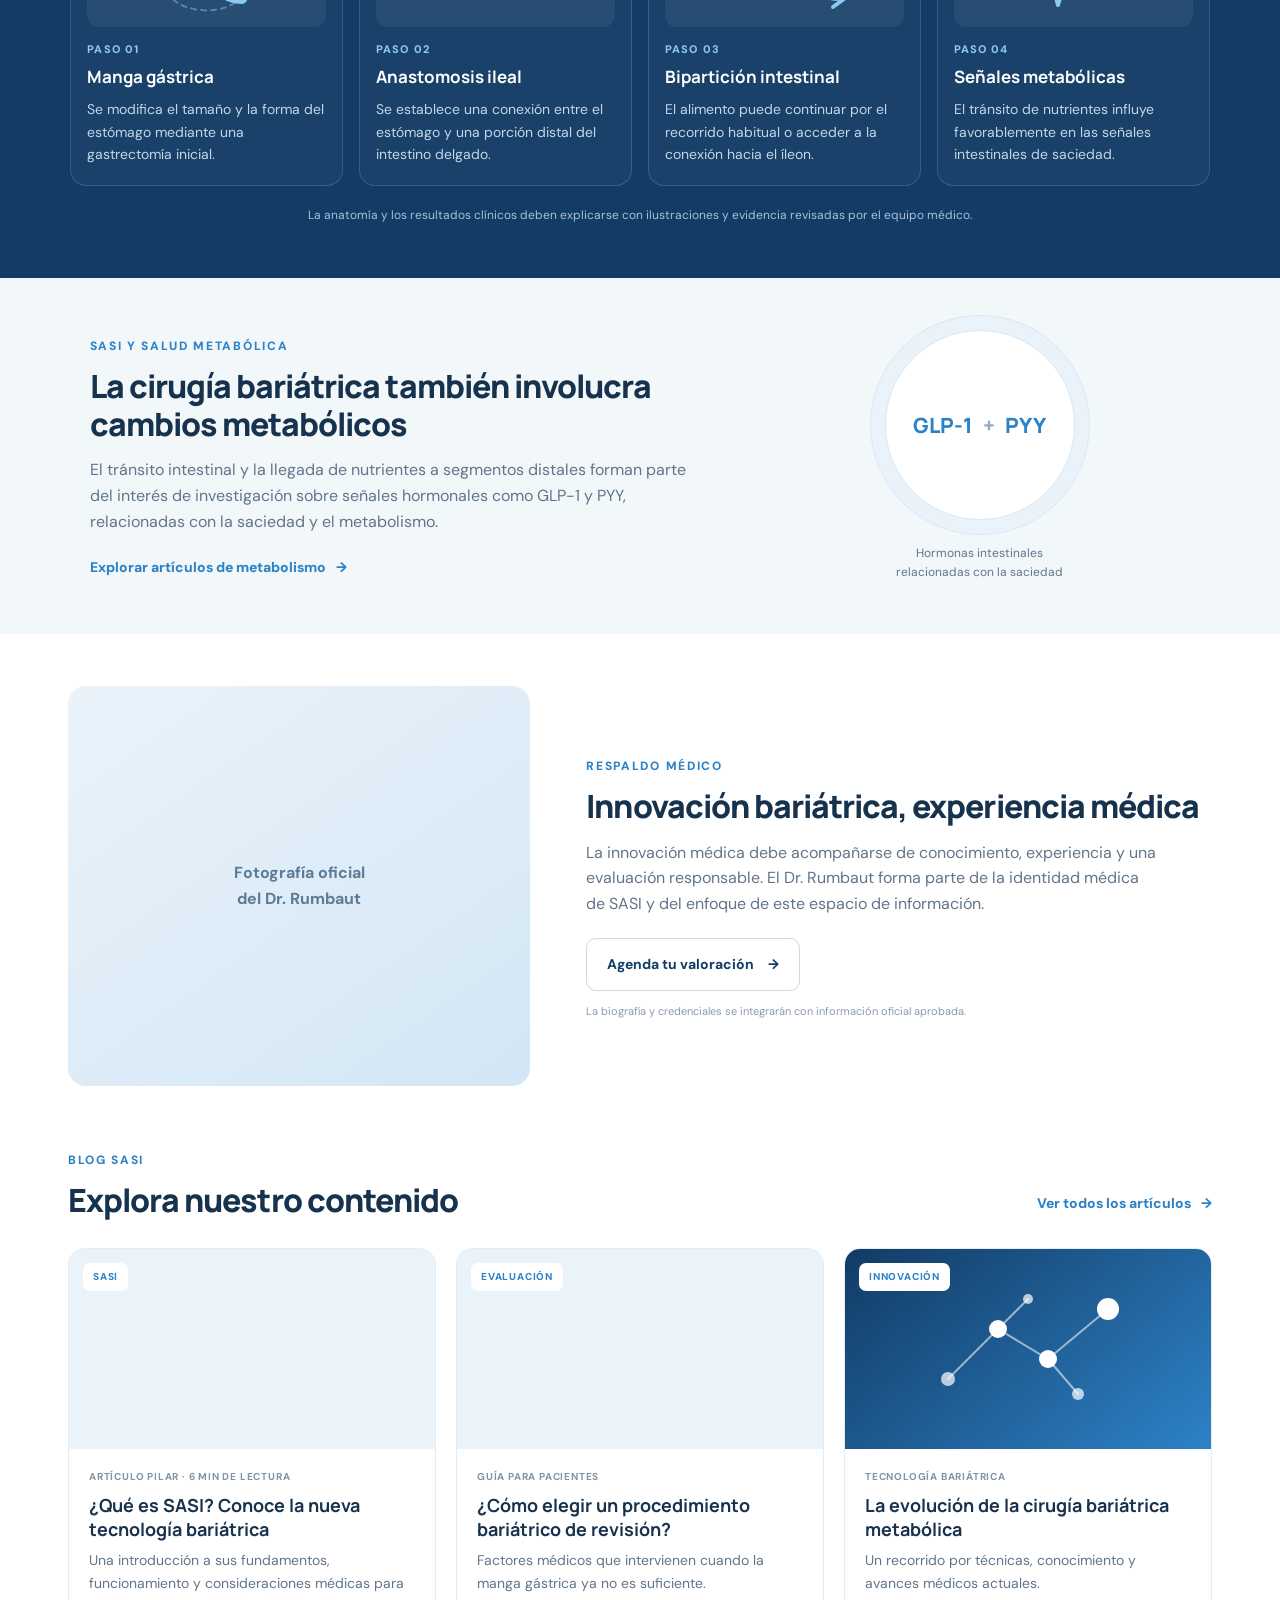
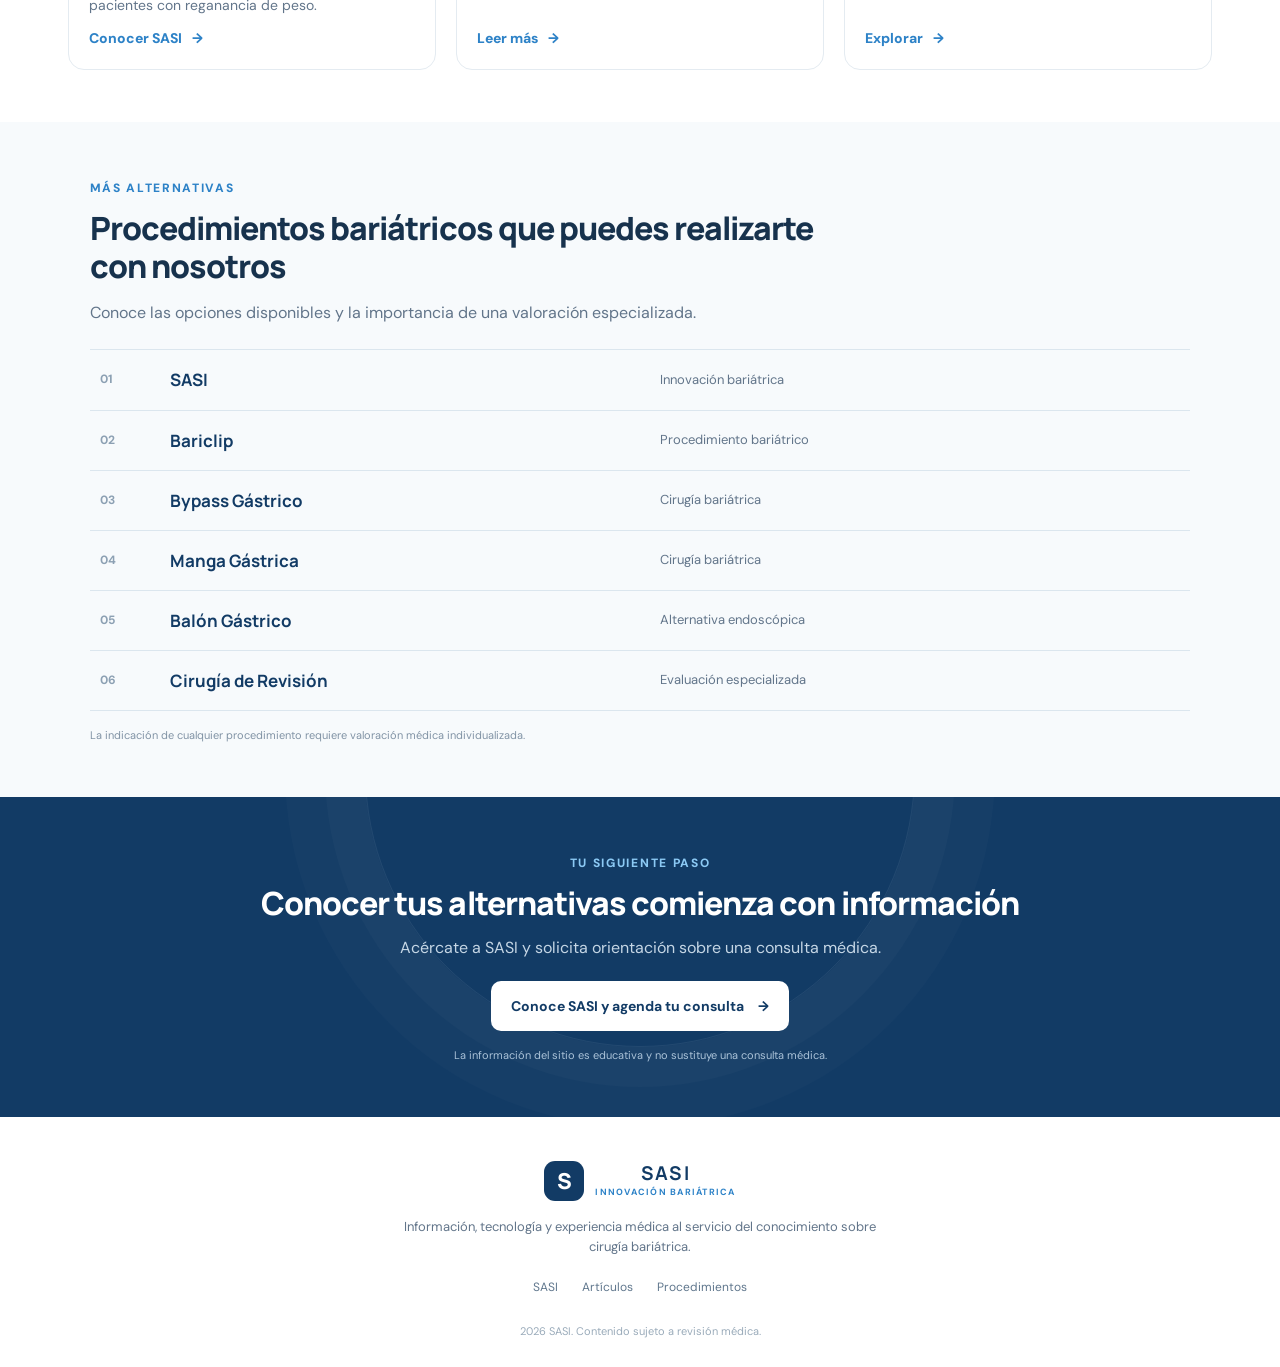
==== commit 65be0b95: "Rename index (8).html to index.html" ====
--- a/index.html
+++ b/index.html
@@ -180,7 +180,7 @@
 <div class="article-body"><small>GUÍA PARA PACIENTES</small><h3>¿Cómo elegir un procedimiento bariátrico de revisión?</h3><p>Factores médicos que intervienen cuando la manga gástrica ya no es suficiente.</p><a href="#procedimientos" class="text-link">Leer más <span>→</span></a></div>
 </article>
 <article class="article-card">
-<div class="article-image cover-art"><svg viewBox="0 0 240 140" fill="none" stroke="#ffffff" stroke-linecap="round" aria-hidden="true"><g stroke-width="2" opacity=".55"><path d="M40 100 L90 50 L140 80 L200 30"/><path d="M90 50 L120 20"/><path d="M140 80 L170 115"/></g><g fill="#ffffff" stroke="none"><circle cx="40" cy="100" r="7" opacity=".7"/><circle cx="90" cy="50" r="9"/><circle cx="140" cy="80" r="9"/><circle cx="200" cy="30" r="11"/><circle cx="120" cy="20" r="5" opacity=".7"/><circle cx="170" cy="115" r="6" opacity=".7"/></g></svg><span class="article-tag">INNOVACIÓN</span></div>
+<div class="article-image cover-art"><svg viewBox="0 0 240 140" fill="none" stroke="#ffffff" stroke-linecap="round" aria-hidden="true"><g stroke-width="2" opacity=".55"><path d="M40 100 L90 50 L140 80 L200 30"/><path d="M90 50 L120 20"/><path d="M140 80 L170 115"/></g><g fill="#ffffff" stroke="none"><circle cx="40" cy="100" r="7" opacity=".7"/><circle cx="90" cy="50" r="9"/><circle cx="140" cy="80" r="9"/><circle cx="200" cy="30" r="11"/><circle cx="120" cy="20" r="5" opacity=".7"/><circle cx="170" cy="115" r="6" opacity=".7"/></g></svg><img src="https://images.unsplash.com/photo-1551076805-e1869033e561?auto=format&fit=crop&w=800&q=85" alt="Quirófano con tecnología médica" loading="lazy" onerror="this.remove()"><span class="article-tag">INNOVACIÓN</span></div>
 <div class="article-body"><small>TECNOLOGÍA BARIÁTRICA</small><h3>La evolución de la cirugía bariátrica metabólica</h3><p>Un recorrido por técnicas, conocimiento y avances médicos actuales.</p><a href="#innovacion" class="text-link">Explorar <span>→</span></a></div>
 </article>
 </div>
--- a/styles.css
+++ b/styles.css
@@ -10,7 +10,7 @@
   --line: #dce7ef;
   --white: #fff;
   --radius: 18px;
-  --section-y: 64px;
+  --section-y: 52px;
 }
 
 html { scroll-behavior: smooth; scroll-padding-top: 80px; }
@@ -124,6 +124,10 @@
 .article-image { height: 200px; position: relative; overflow: hidden; background: var(--pale); flex-shrink: 0; }
 .article-image.cover-art { background: linear-gradient(140deg, #123B65 0%, #2D82C7 100%); display: grid; place-items: center; }
 .article-image.cover-art svg { width: 70%; max-width: 240px; height: auto; }
+.article-image.cover-art img { position: absolute; inset: 0; }
+.article-tag { z-index: 1; }
+/* Dos bloques blancos seguidos: no sumar el espacio */
+.doctor-section + .articles-section { padding-top: 8px; }
 .article-tag { position: absolute; top: 14px; left: 14px; background: #fff; border-radius: 7px; padding: 6px 10px; color: var(--blue); font-size: 10px; font-weight: 800; letter-spacing: .08em; }
 .article-body { padding: 20px; display: flex; flex-direction: column; flex: 1; }
 .article-body > small { color: #8193a5; font-size: 10px; letter-spacing: .08em; font-weight: 700; }
@@ -177,7 +181,7 @@
 
 /* ---------- Celular ---------- */
 @media (max-width: 760px) {
-  :root { --section-y: 48px; }
+  :root { --section-y: 40px; }
   .site-header { height: 66px; padding: 0 20px; }
   .menu-toggle { display: block; }
   .nav { display: none; position: absolute; top: 66px; left: 0; right: 0; background: #fff; padding: 16px 22px 22px; border-bottom: 1px solid var(--line); flex-direction: column; align-items: stretch; gap: 0; }
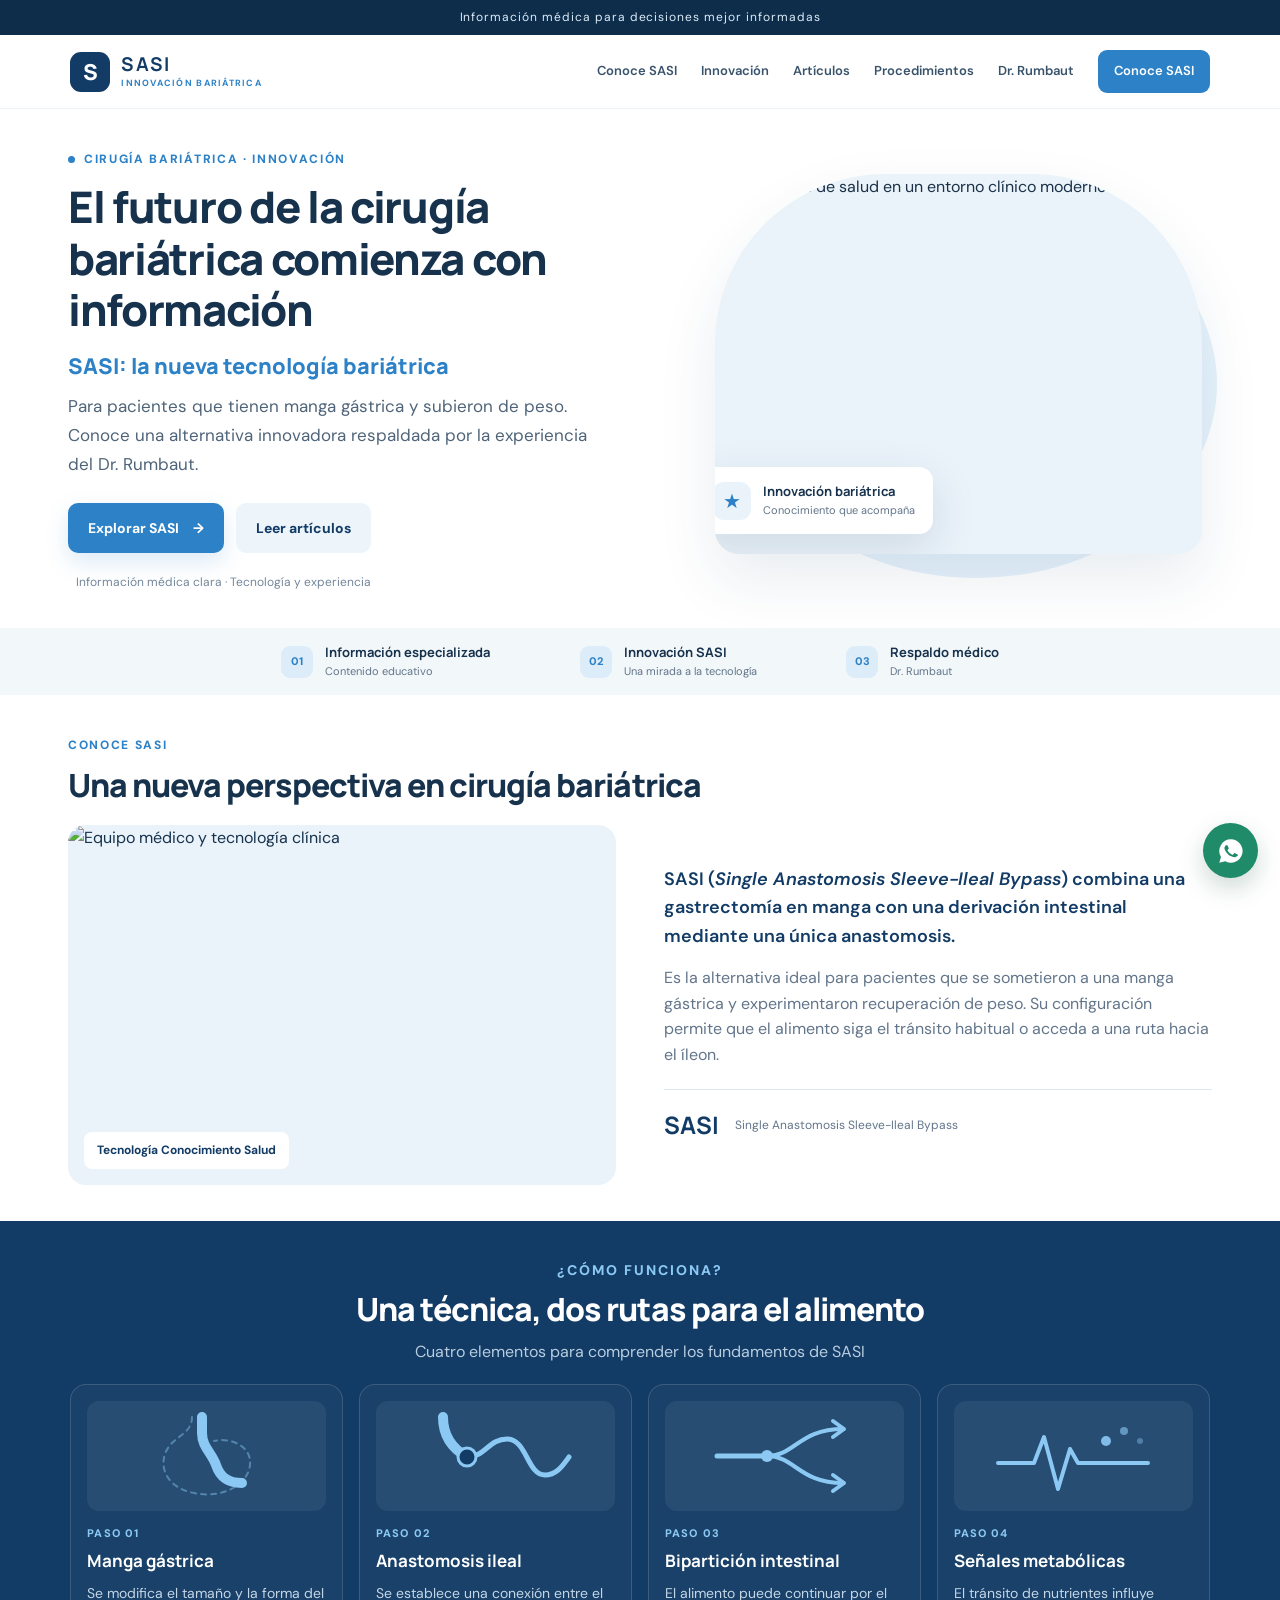
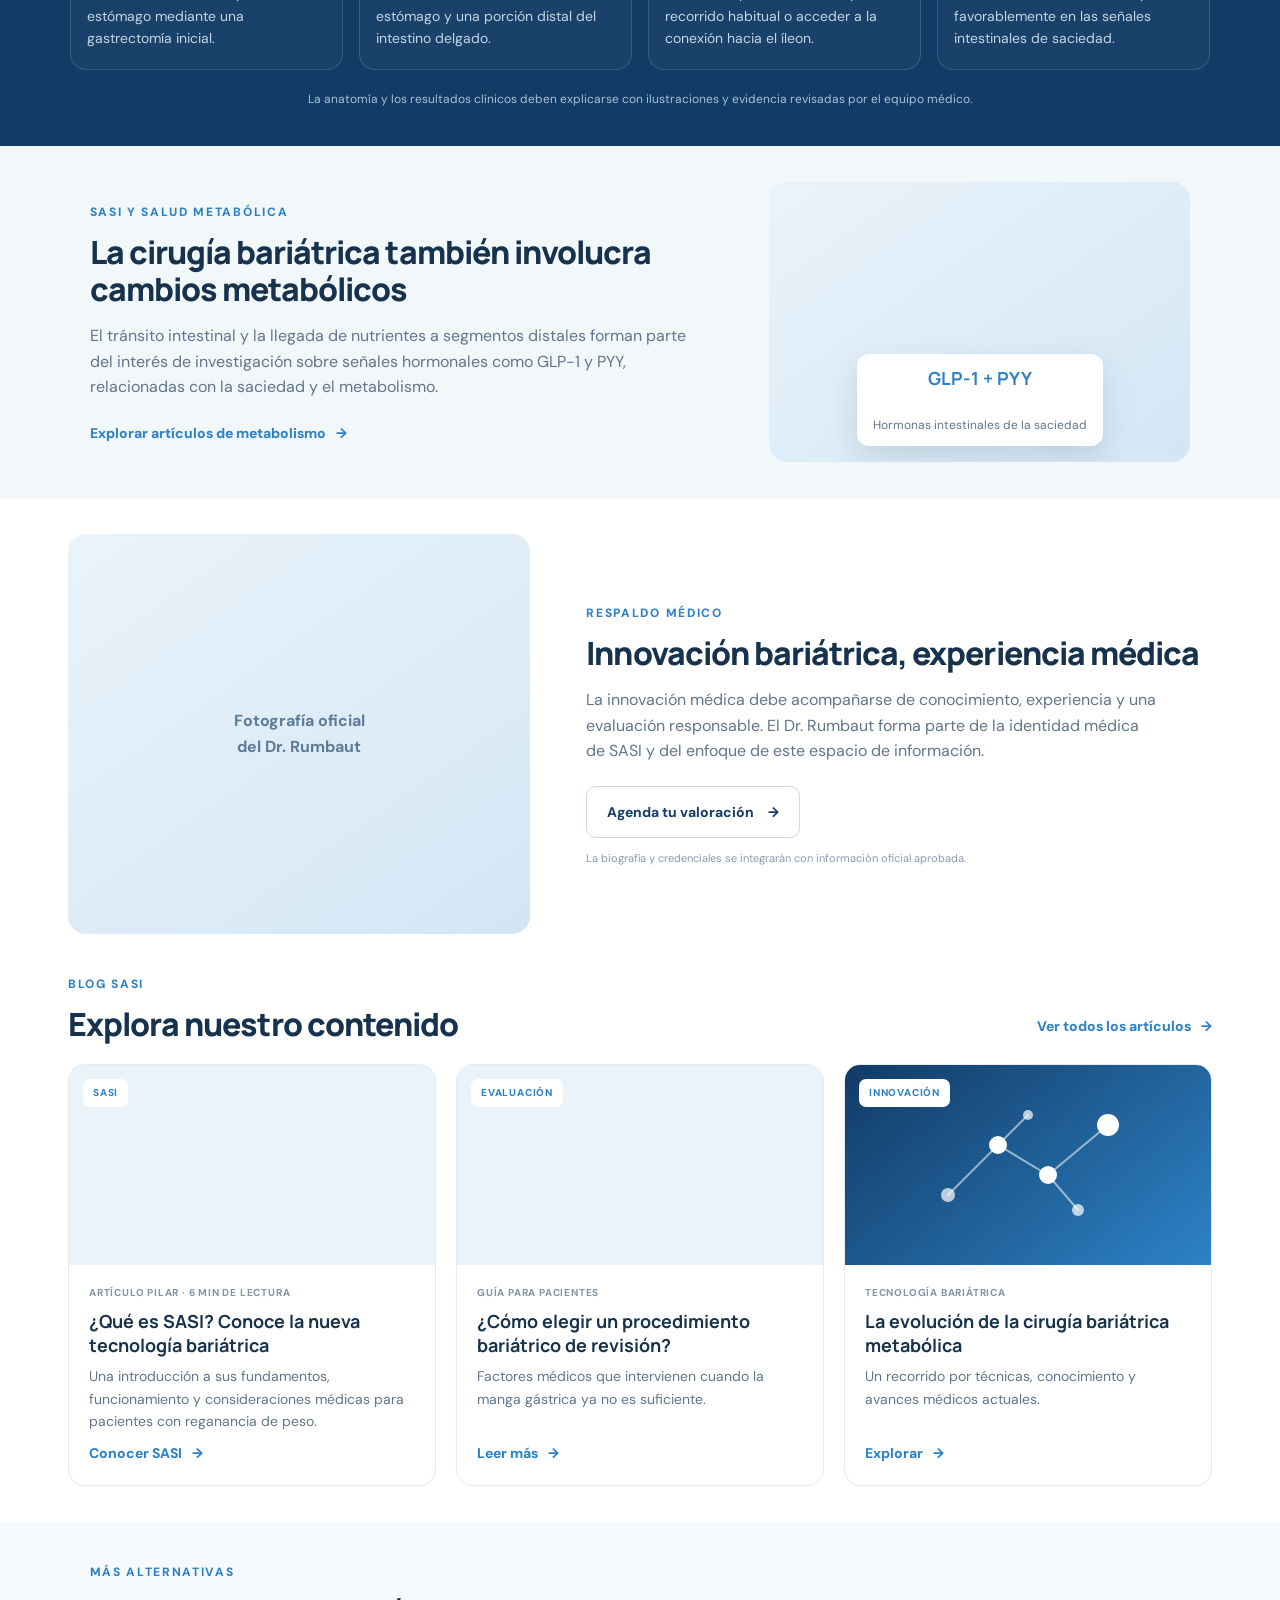
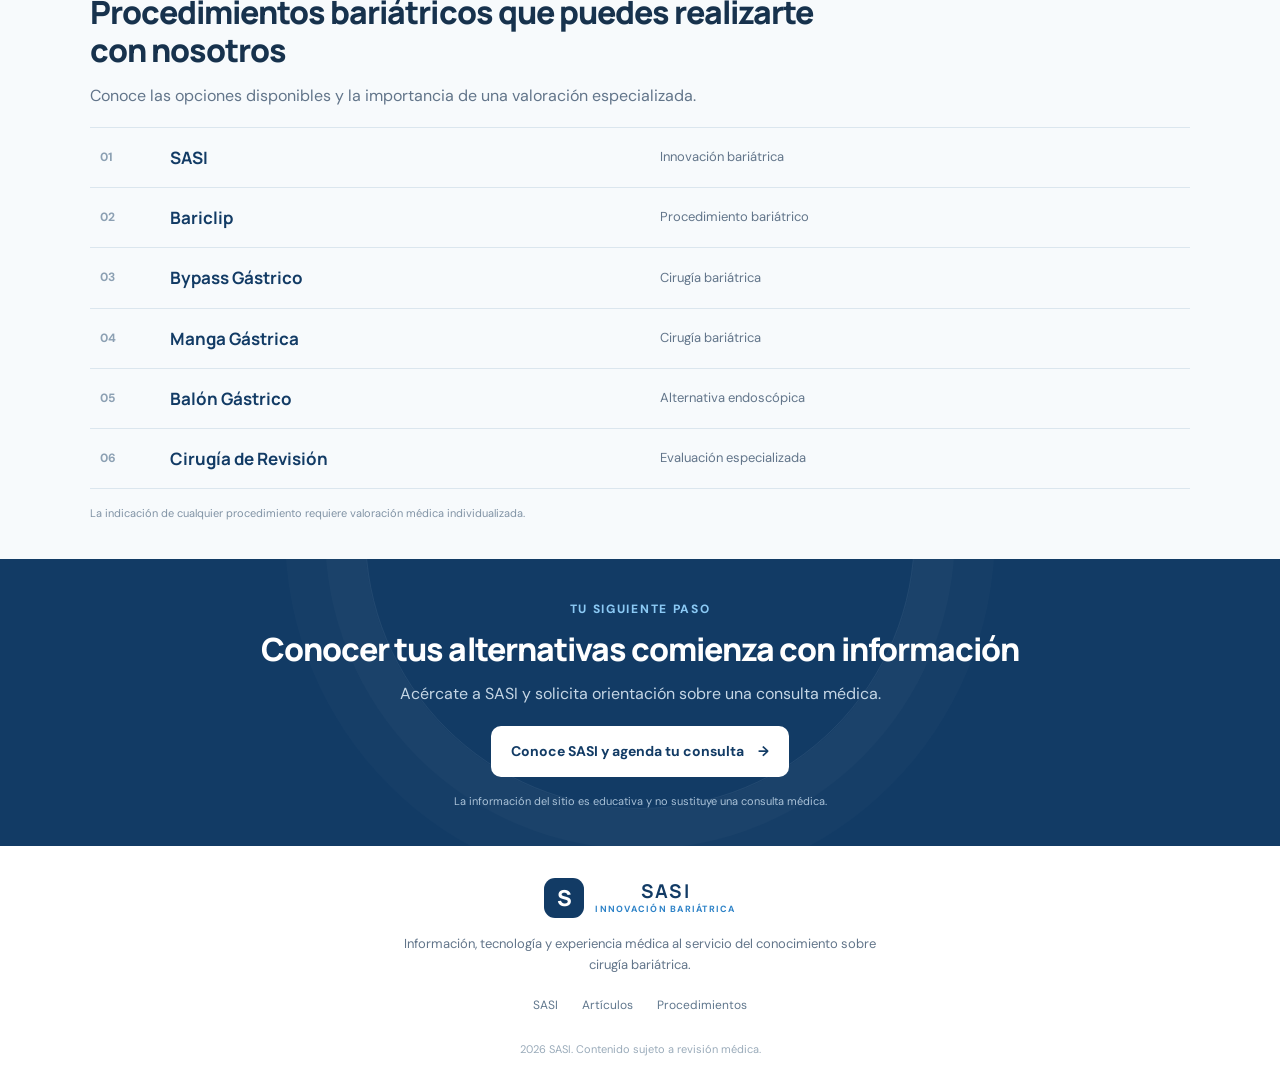
==== commit 599d83f4: "Enhance metabolism section with image and badge Added a photo and badge for GLP-1 and PYY hormones i" ====
--- a/index.html
+++ b/index.html
@@ -146,8 +146,10 @@
 <a class="text-link" href="#articulos">Explorar artículos de metabolismo <span>→</span></a>
 </div>
 <div class="metabolism-visual">
-<div class="metabolism-circle"><span>GLP-1</span><i>+</i><span>PYY</span></div>
-<small>Hormonas intestinales<br>relacionadas con la saciedad</small>
+<div class="metabolism-photo">
+<img src="https://images.unsplash.com/photo-1490645935967-10de6ba17061?auto=format&fit=crop&w=900&q=85" alt="Alimentación saludable" loading="lazy" onerror="this.remove()">
+<div class="metabolism-badge"><strong>GLP-1 + PYY</strong><small>Hormonas intestinales de la saciedad</small></div>
+</div>
 </div>
 </section>
 
--- a/styles.css
+++ b/styles.css
@@ -10,7 +10,7 @@
   --line: #dce7ef;
   --white: #fff;
   --radius: 18px;
-  --section-y: 52px;
+  --section-y: 36px;
 }
 
 html { scroll-behavior: smooth; scroll-padding-top: 80px; }
@@ -36,7 +36,7 @@
 .menu-toggle { display: none; border: 0; background: none; font-size: 24px; color: var(--navy); cursor: pointer; }
 
 /* ---------- Portada ---------- */
-.hero { max-width: 1200px; margin: auto; padding: 56px 28px; display: grid; grid-template-columns: 1.05fr .95fr; align-items: center; gap: 48px; }
+.hero { max-width: 1200px; margin: auto; padding: 36px 28px; display: grid; grid-template-columns: 1.05fr .95fr; align-items: center; gap: 48px; }
 .eyebrow { font-size: 12px; letter-spacing: .14em; font-weight: 800; color: var(--blue); display: inline-flex; align-items: center; gap: 9px; margin-bottom: 12px; }
 .dot { width: 7px; height: 7px; background: var(--blue); border-radius: 50%; }
 .hero-subtitle { font-family: Manrope, sans-serif; font-size: clamp(1.15rem, 1.7vw, 1.4rem); font-weight: 800; color: var(--blue); margin-bottom: 8px; }
@@ -58,7 +58,7 @@
 .floating-card strong { font-size: 13px; }
 .floating-card small { font-size: 11px; color: var(--muted); }
 
-.trust-strip { background: var(--mist); display: flex; justify-content: center; gap: clamp(28px, 7vw, 100px); padding: 20px; }
+.trust-strip { background: var(--mist); display: flex; justify-content: center; gap: clamp(28px, 7vw, 100px); padding: 14px 20px; }
 .trust-strip > div { display: grid; grid-template-columns: 34px auto; column-gap: 10px; align-items: center; }
 .strip-icon { grid-row: span 2; width: 32px; height: 32px; display: grid; place-items: center; background: #dcecf8; color: var(--blue); border-radius: 9px; font-size: 11px; font-weight: 800; }
 .trust-strip strong { font-size: 13px; }
@@ -66,7 +66,7 @@
 
 /* ---------- Secciones ---------- */
 .section { max-width: 1200px; margin: auto; padding: var(--section-y) 28px; }
-.section-heading { margin-bottom: 28px; }
+.section-heading { margin-bottom: 20px; }
 .section-heading h2 { margin-bottom: 0; }
 .section-heading p { margin: 10px auto 0; max-width: 570px; color: var(--muted); }
 .centered { text-align: center; }
@@ -101,6 +101,10 @@
 .metabolism-visual { text-align: center; }
 .metabolism-circle { width: 190px; height: 190px; border-radius: 50%; margin: auto; background: #fff; border: 1px solid #d7e8f5; box-shadow: 0 0 0 14px #eaf3fa, 0 0 0 15px #d8e9f5; display: flex; align-items: center; justify-content: center; gap: 10px; color: var(--blue); font: 800 21px Manrope; }
 .metabolism-circle i { font-style: normal; color: #91a9bf; }
+.metabolism-photo { position: relative; height: 280px; border-radius: var(--radius); overflow: hidden; background: linear-gradient(145deg, #eaf3fa, #d3e6f5); }
+.metabolism-badge { position: absolute; left: 50%; bottom: 16px; transform: translateX(-50%); background: #fff; border-radius: 12px; padding: 10px 16px; box-shadow: 0 12px 30px #17324d22; white-space: nowrap; text-align: center; }
+.metabolism-badge strong { display: block; color: var(--blue); font-size: 18px; }
+.metabolism-badge small { display: block; color: var(--muted); font-size: 11px; }
 .metabolism-visual small { display: block; color: var(--muted); font-size: 12px; margin-top: 24px; }
 
 /* ---------- Doctor ---------- */
@@ -127,7 +131,7 @@
 .article-image.cover-art img { position: absolute; inset: 0; }
 .article-tag { z-index: 1; }
 /* Dos bloques blancos seguidos: no sumar el espacio */
-.doctor-section + .articles-section { padding-top: 8px; }
+.doctor-section + .articles-section { padding-top: 0; }
 .article-tag { position: absolute; top: 14px; left: 14px; background: #fff; border-radius: 7px; padding: 6px 10px; color: var(--blue); font-size: 10px; font-weight: 800; letter-spacing: .08em; }
 .article-body { padding: 20px; display: flex; flex-direction: column; flex: 1; }
 .article-body > small { color: #8193a5; font-size: 10px; letter-spacing: .08em; font-weight: 700; }
@@ -137,7 +141,7 @@
 
 /* ---------- Procedimientos ---------- */
 .procedures-section { background: #f7fafc; max-width: none; padding-left: max(calc((100vw - 1144px) / 2), 7%); padding-right: max(calc((100vw - 1144px) / 2), 7%); }
-.procedures-heading { max-width: 750px; margin-bottom: 24px; }
+.procedures-heading { max-width: 750px; margin-bottom: 18px; }
 .procedures-heading p { color: var(--muted); margin-bottom: 0; }
 .procedure-list { border-top: 1px solid #dbe6ee; }
 .procedure-list a { display: grid; grid-template-columns: 50px 1fr 1fr 30px; align-items: center; padding: 16px 10px; border-bottom: 1px solid #dbe6ee; gap: 20px; transition: .2s; }
@@ -158,7 +162,7 @@
 .cta-orb { position: absolute; width: 550px; height: 550px; border: 1px solid #ffffff12; border-radius: 50%; top: -300px; left: calc(50% - 275px); box-shadow: 0 0 0 40px #ffffff05, 0 0 0 80px #ffffff04; pointer-events: none; }
 
 /* ---------- Pie de página ---------- */
-.footer { padding: 44px 25px 24px; text-align: center; }
+.footer { padding: 32px 25px 20px; text-align: center; }
 .brand-footer { justify-content: center; }
 .footer > p { max-width: 480px; margin: 16px auto; color: var(--muted); font-size: 13px; }
 .footer-links { display: flex; justify-content: center; gap: 24px; flex-wrap: wrap; font-size: 12px; color: #60778d; margin: 20px 0; }
@@ -181,14 +185,14 @@
 
 /* ---------- Celular ---------- */
 @media (max-width: 760px) {
-  :root { --section-y: 40px; }
+  :root { --section-y: 28px; }
   .site-header { height: 66px; padding: 0 20px; }
   .menu-toggle { display: block; }
   .nav { display: none; position: absolute; top: 66px; left: 0; right: 0; background: #fff; padding: 16px 22px 22px; border-bottom: 1px solid var(--line); flex-direction: column; align-items: stretch; gap: 0; }
   .nav.open { display: flex; }
   .nav a { padding: 12px 0; font-size: 14px; }
   .nav .nav-cta { text-align: center; margin-top: 10px; padding: 13px; }
-  .hero { grid-template-columns: 1fr; padding: 36px 20px 40px; gap: 24px; }
+  .hero { grid-template-columns: 1fr; padding: 24px 20px 28px; gap: 20px; }
   .hero h1 { font-size: clamp(1.75rem, 7.5vw, 2.3rem); }
   .hero-audience { font-size: 16px; }
   .hero-art { max-width: 460px; margin: 0 auto; width: 100%; padding: 6px 12px 16px; }
@@ -208,7 +212,7 @@
   .mechanism-card h3 { font-size: 16px; }
   .mechanism-card p { font-size: 13px; }
   .metabolism { padding: var(--section-y) 20px; }
-  .metabolism-circle { width: 160px; height: 160px; font-size: 18px; }
+  .metabolism-photo { height: 230px; }
   .doctor-photo { height: 340px; max-width: 440px; width: 100%; margin: auto; }
   .split-heading { align-items: start; flex-direction: column; gap: 8px; }
   .article-grid { grid-template-columns: 1fr; }
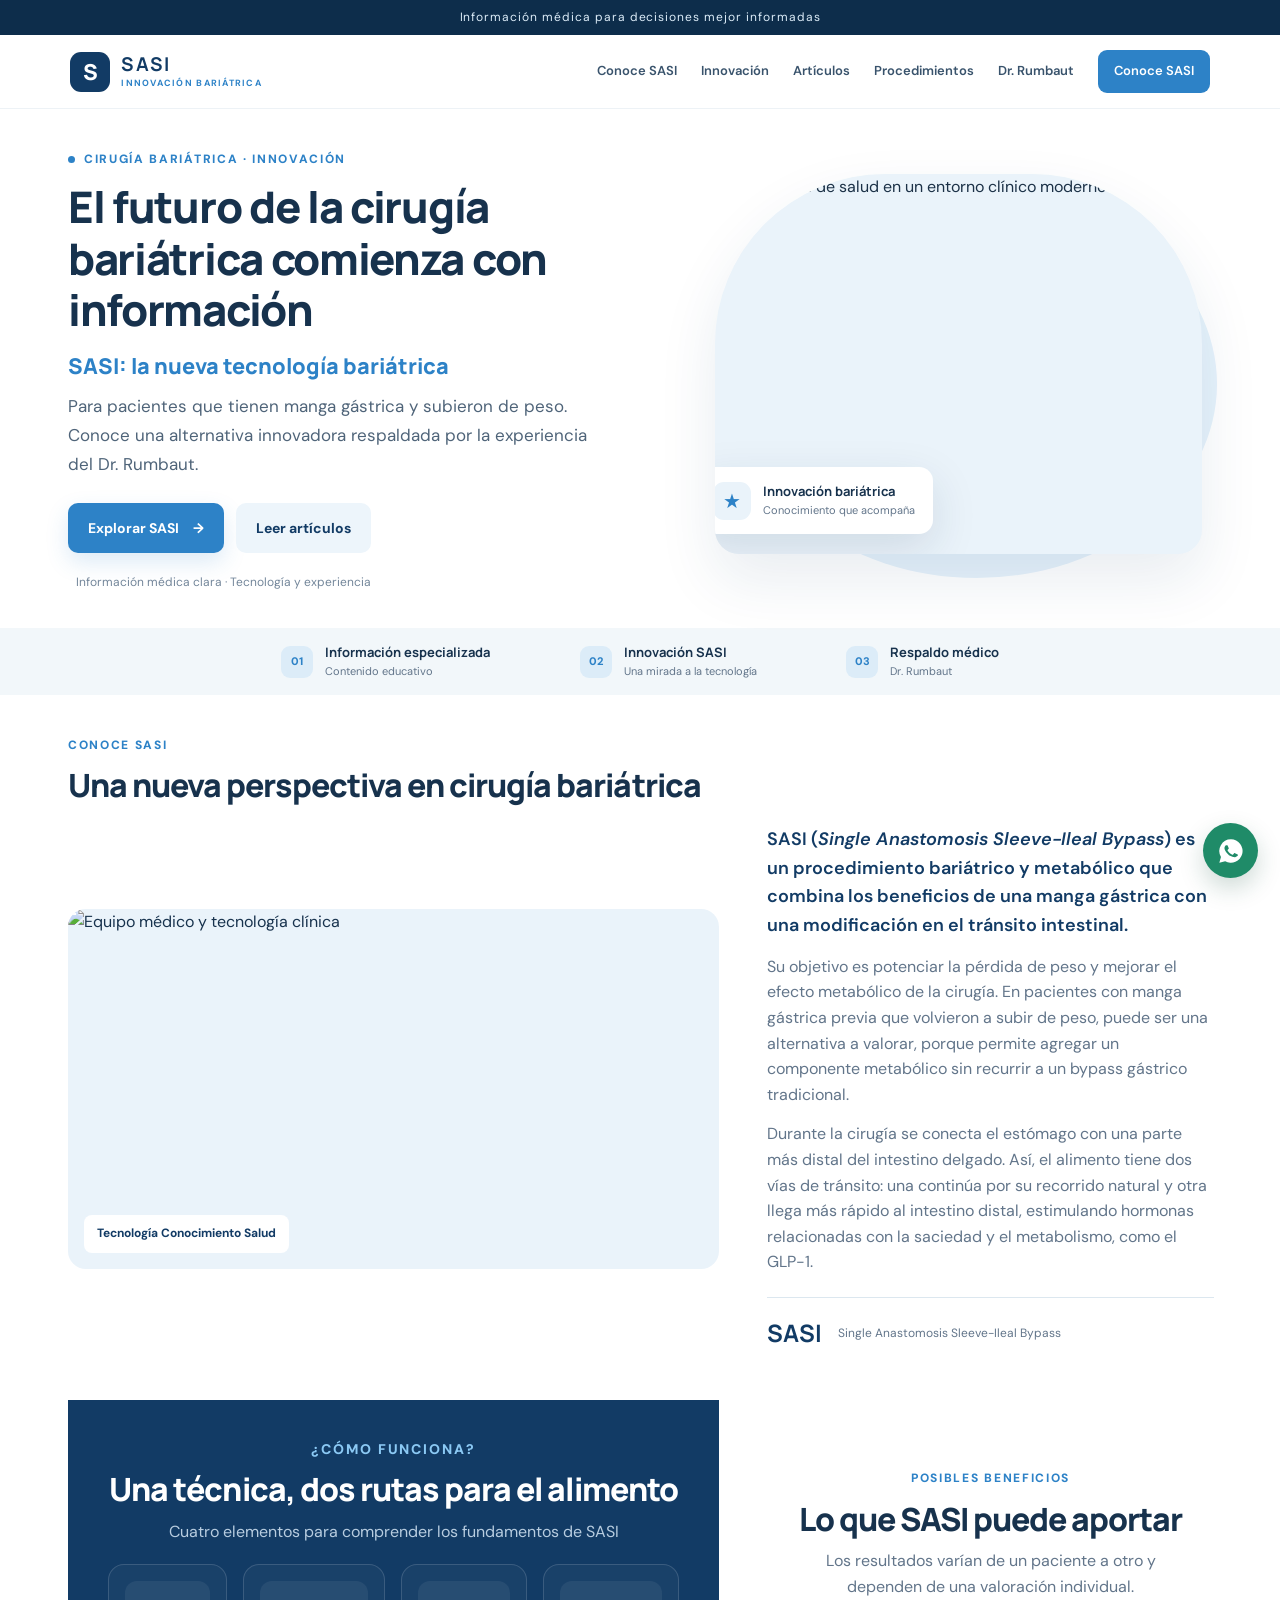
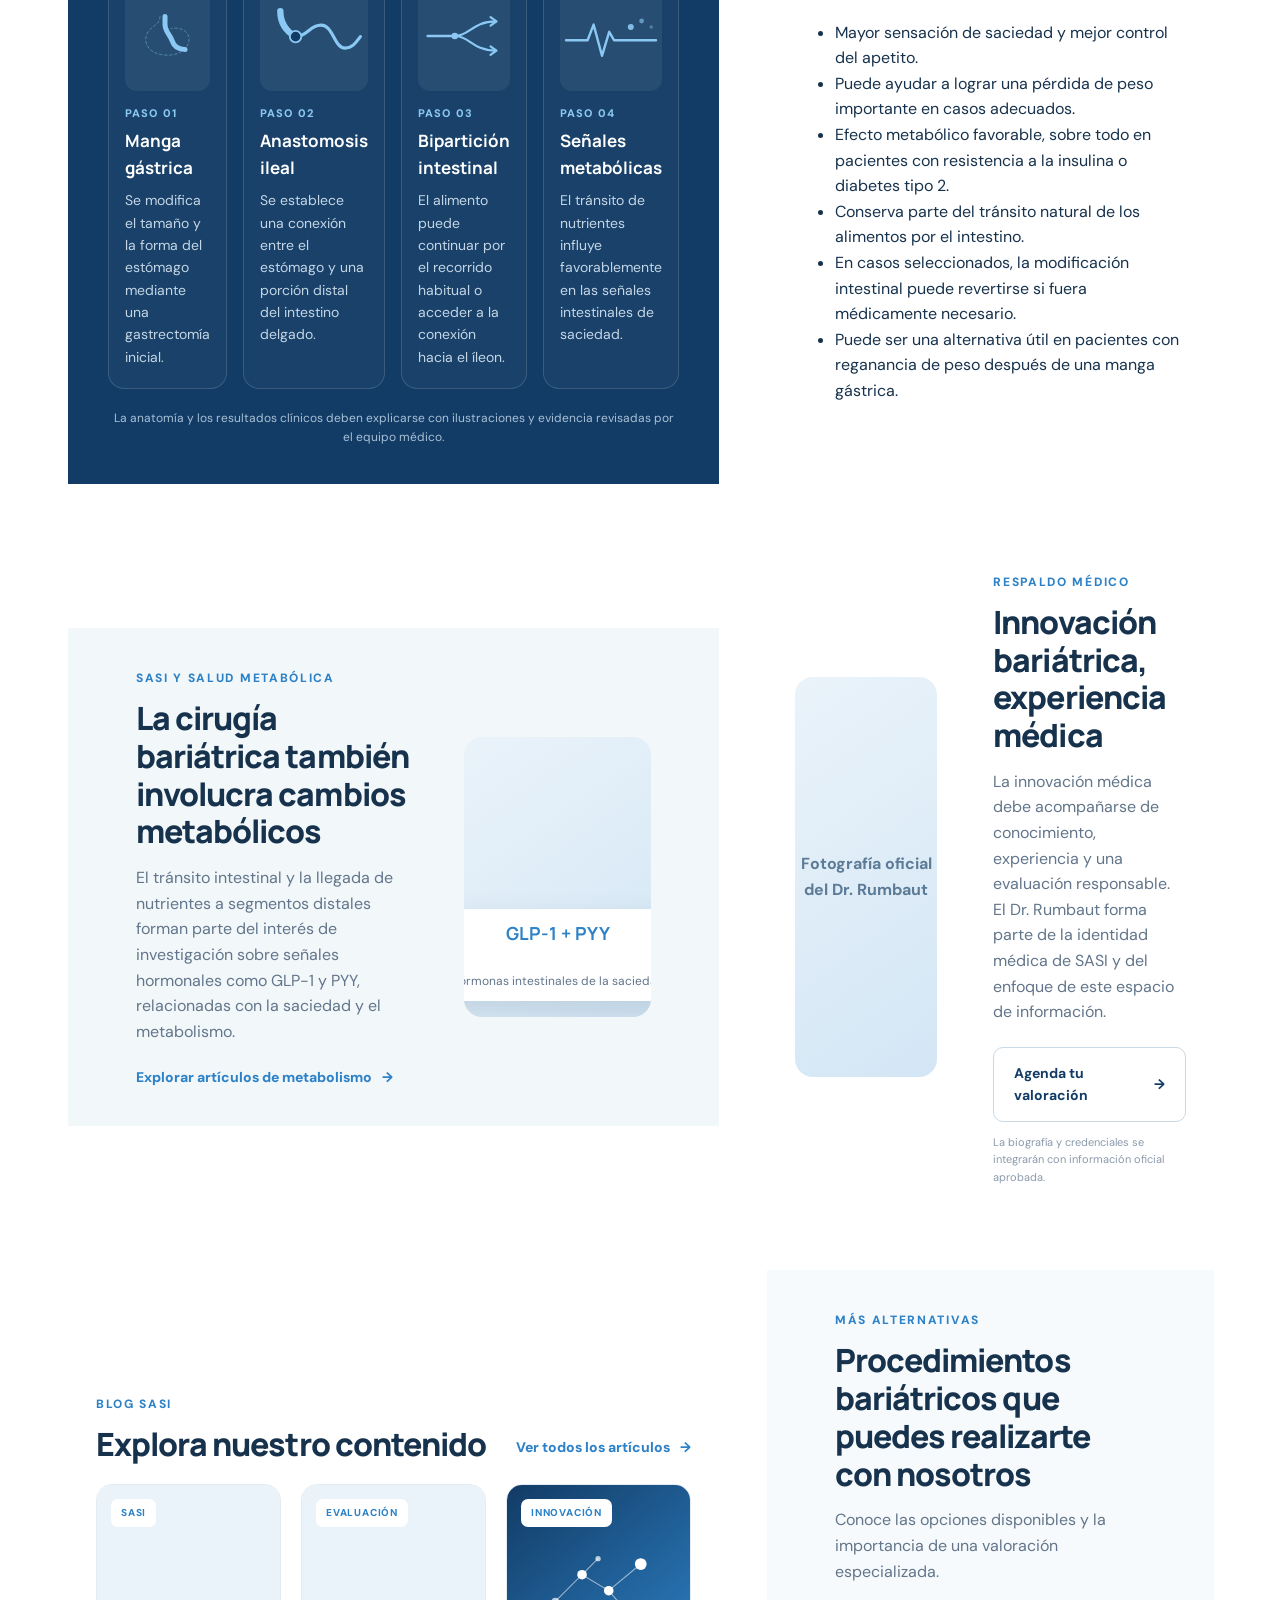
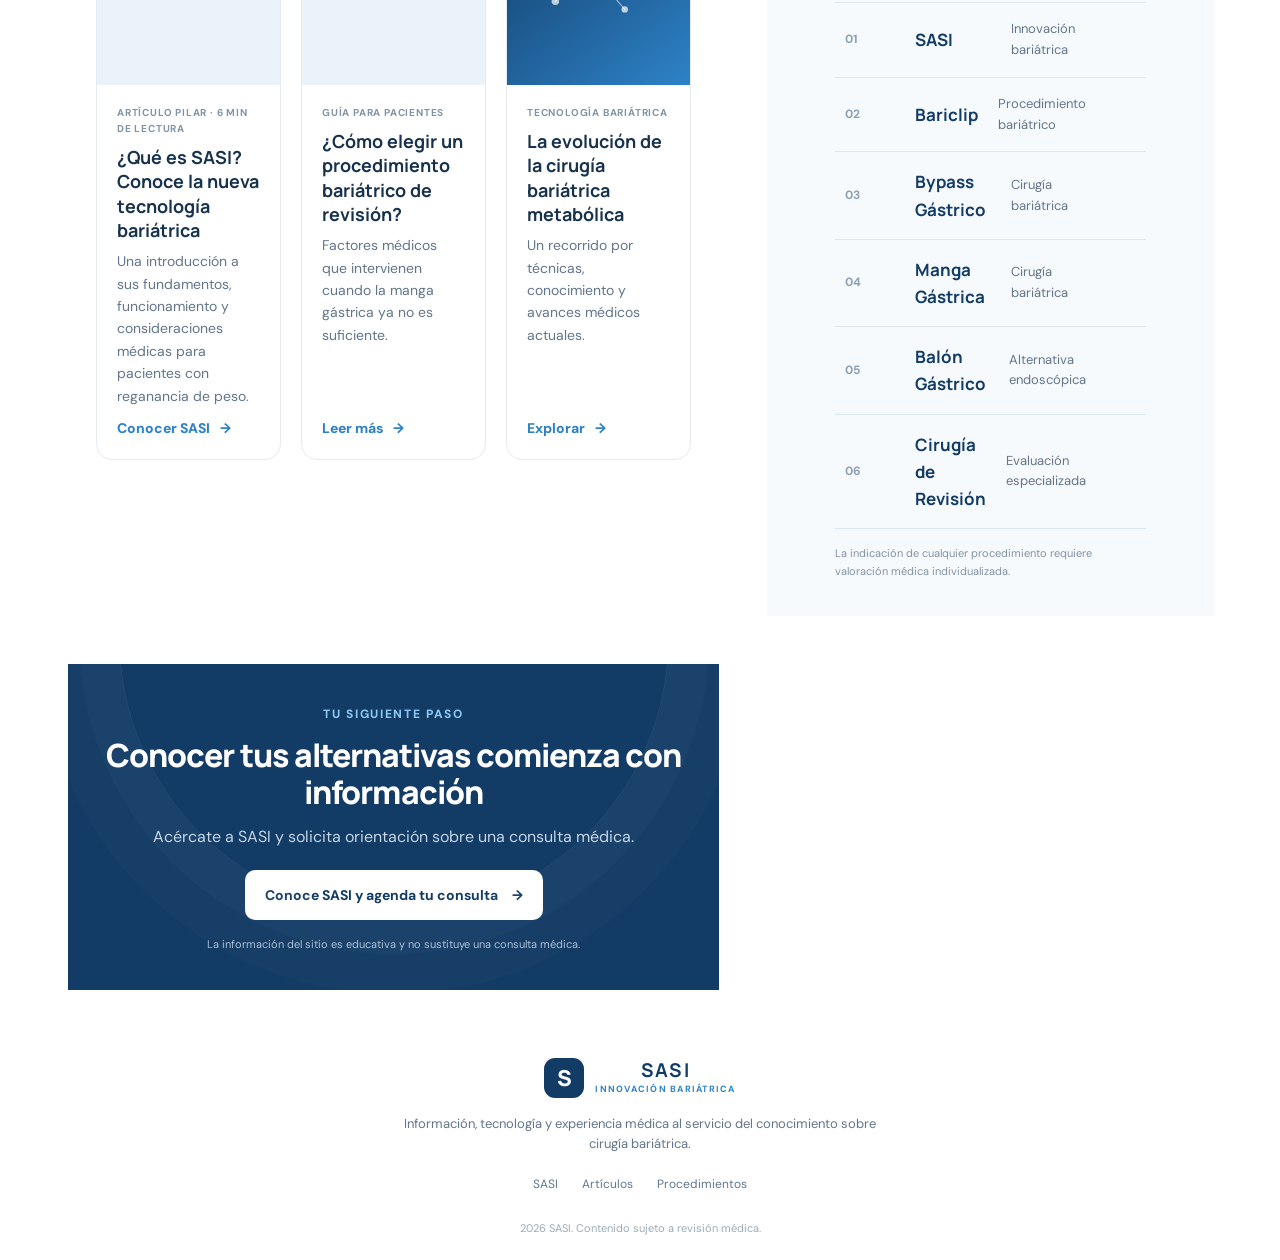
==== commit 867742fa: "Revise SASI procedure description and benefits section Updated the content to provide a clearer expl" ====
--- a/index.html
+++ b/index.html
@@ -70,12 +70,11 @@
 <span class="image-label">Tecnología Conocimiento Salud</span>
 </div>
 <div class="intro-content">
-<p class="lead">SASI (<em>Single Anastomosis Sleeve-Ileal Bypass</em>) combina una gastrectomía en manga con una derivación intestinal mediante una única anastomosis.</p>
-<p>Es la alternativa ideal para pacientes que se sometieron a una manga gástrica y experimentaron recuperación de peso. Su configuración permite que el alimento siga el tránsito habitual o acceda a una ruta hacia el íleon.</p>
+<p class="lead">SASI (<em>Single Anastomosis Sleeve-Ileal Bypass</em>) es un procedimiento bariátrico y metabólico que combina los beneficios de una manga gástrica con una modificación en el tránsito intestinal.</p>
+<p>Su objetivo es potenciar la pérdida de peso y mejorar el efecto metabólico de la cirugía. En pacientes con manga gástrica previa que volvieron a subir de peso, puede ser una alternativa a valorar, porque permite agregar un componente metabólico sin recurrir a un bypass gástrico tradicional.</p>
+<p>Durante la cirugía se conecta el estómago con una parte más distal del intestino delgado. Así, el alimento tiene dos vías de tránsito: una continúa por su recorrido natural y otra llega más rápido al intestino distal, estimulando hormonas relacionadas con la saciedad y el metabolismo, como el GLP-1.</p>
 <div class="mini-stat"><strong>SASI</strong><span>Single Anastomosis Sleeve-Ileal Bypass</span></div>
 </div>
-</div>
-</section>
 
 <section class="mechanism-section" id="innovacion">
 <div class="section-heading centered">
@@ -137,8 +136,23 @@
 </div>
 <p class="section-footnote">La anatomía y los resultados clínicos deben explicarse con ilustraciones y evidencia revisadas por el equipo médico.</p>
 </section>
-
-<section class="section metabolism">
+<section class="section benefits-section" id="beneficios">
+<div class="section-heading centered">
+<span class="eyebrow">POSIBLES BENEFICIOS</span>
+<h2>Lo que SASI puede aportar</h2>
+<p>Los resultados varían de un paciente a otro y dependen de una valoración individual.</p>
+</div>
+<ul class="benefits-grid">
+<li>Mayor sensación de saciedad y mejor control del apetito.</li>
+<li>Puede ayudar a lograr una pérdida de peso importante en casos adecuados.</li>
+<li>Efecto metabólico favorable, sobre todo en pacientes con resistencia a la insulina o diabetes tipo 2.</li>
+<li>Conserva parte del tránsito natural de los alimentos por el intestino.</li>
+<li>En casos seleccionados, la modificación intestinal puede revertirse si fuera médicamente necesario.</li>
+<li>Puede ser una alternativa útil en pacientes con reganancia de peso después de una manga gástrica.</li>
+</ul>
+</section>
+
+  <section class="section metabolism">
 <div class="metabolism-copy">
 <span class="eyebrow">SASI Y SALUD METABÓLICA</span>
 <h2>La cirugía bariátrica también involucra cambios metabólicos</h2>
@@ -226,7 +240,7 @@
 <small class="copyright"><span id="year">2026</span> SASI. Contenido sujeto a revisión médica.</small>
 </footer>
 
-<a class="whatsapp-float" href="https://amisraeljai1967-alt.github.io/rumbaut-sasi/" target="_blank" rel="noopener" aria-label="Ir al embudo SASI"><svg viewBox="0 0 24 24" fill="#fff" aria-hidden="true"><path d="M12 2a10 10 0 0 0-8.6 15.1L2 22l5-1.3A10 10 0 1 0 12 2zm5.3 14.1c-.2.6-1.3 1.2-1.8 1.2-.5.1-1 .2-3.3-.7-2.8-1.1-4.5-4-4.7-4.2-.1-.2-1.1-1.5-1.1-2.8s.7-2 1-2.3c.2-.3.5-.3.7-.3h.5c.2 0 .4 0 .6.5l.8 2c.1.2.1.4 0 .5l-.4.6-.4.4c-.1.2-.3.3-.1.6.2.3.8 1.3 1.7 2.1 1.2 1 2.1 1.3 2.4 1.5.3.1.5.1.6-.1l.9-1.1c.2-.3.4-.2.7-.1l1.9.9c.3.1.5.2.5.3.1.2.1.7-.1 1.3z"/></svg><span>Agenda / WhatsApp</span></a>
+<a class="whatsapp-float" href="https://wa.me/528182537770?text=Hola%2C%20vengo%20del%20blog%20SASI%20y%20me%20gustar%C3%ADa%20recibir%20informaci%C3%B3n%20sobre%20la%20cirug%C3%ADa%20de%20revisi%C3%B3n." target="_blank" rel="noopener" aria-label="Escríbenos por WhatsApp"><svg viewBox="0 0 24 24" fill="#fff" aria-hidden="true"><path d="M12 2a10 10 0 0 0-8.6 15.1L2 22l5-1.3A10 10 0 1 0 12 2zm5.3 14.1c-.2.6-1.3 1.2-1.8 1.2-.5.1-1 .2-3.3-.7-2.8-1.1-4.5-4-4.7-4.2-.1-.2-1.1-1.5-1.1-2.8s.7-2 1-2.3c.2-.3.5-.3.7-.3h.5c.2 0 .4 0 .6.5l.8 2c.1.2.1.4 0 .5l-.4.6-.4.4c-.1.2-.3.3-.1.6.2.3.8 1.3 1.7 2.1 1.2 1 2.1 1.3 2.4 1.5.3.1.5.1.6-.1l.9-1.1c.2-.3.4-.2.7-.1l1.9.9c.3.1.5.2.5.3.1.2.1.7-.1 1.3z"/></svg><span>Escríbenos por WhatsApp</span></a>
 <script src="script.js"></script>
 </body>
 </html>
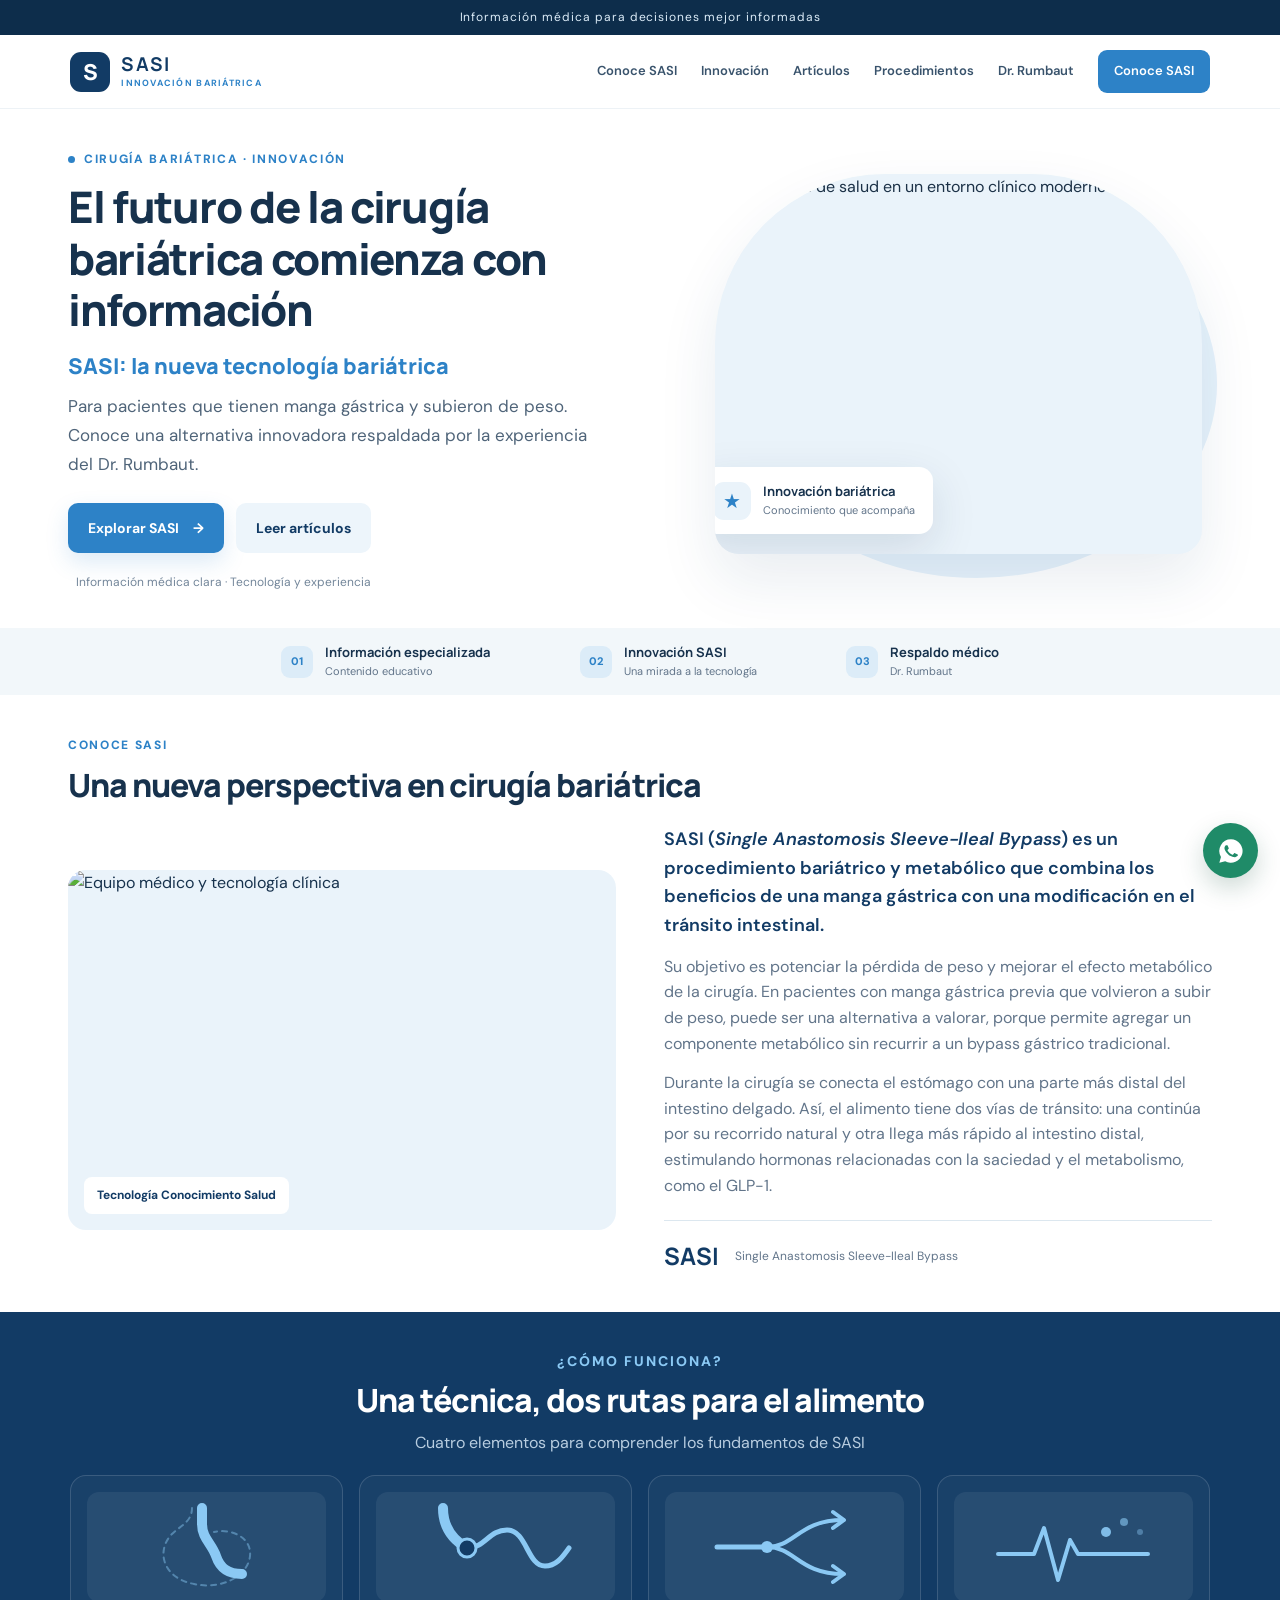
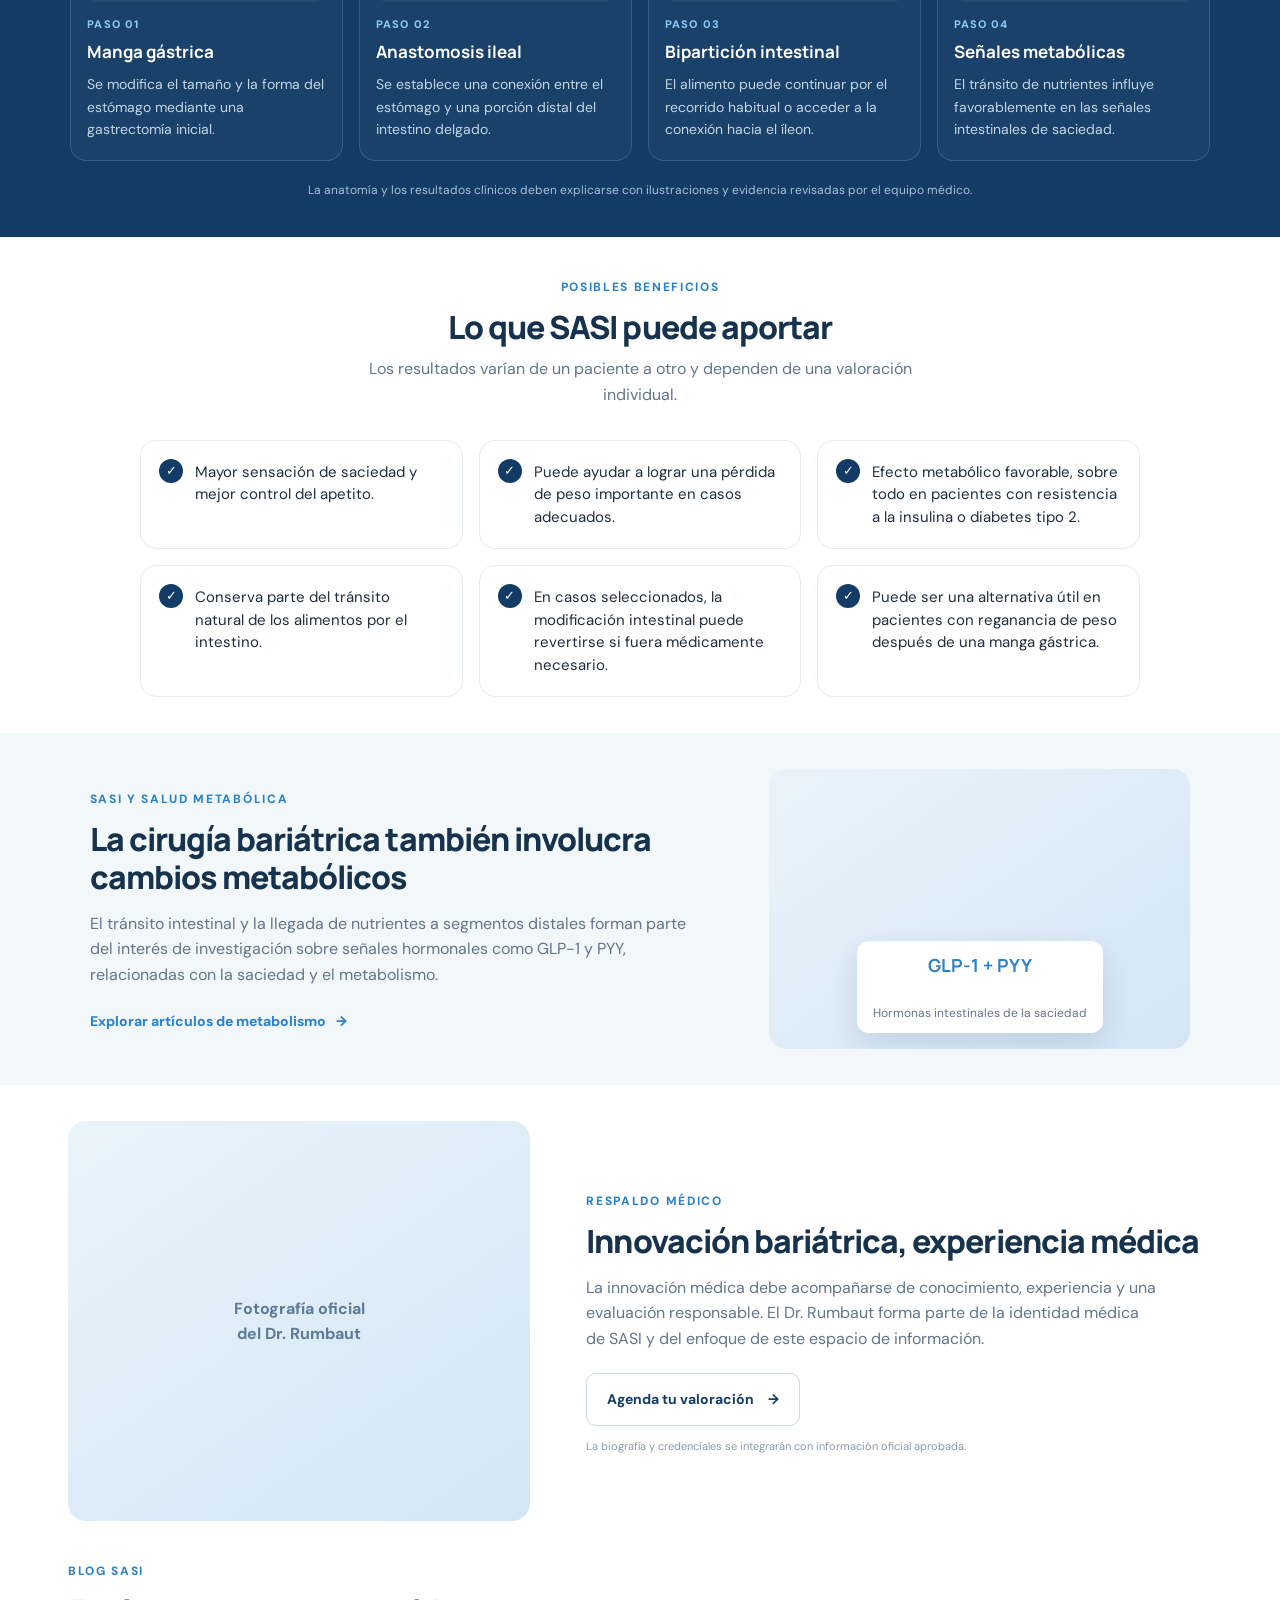
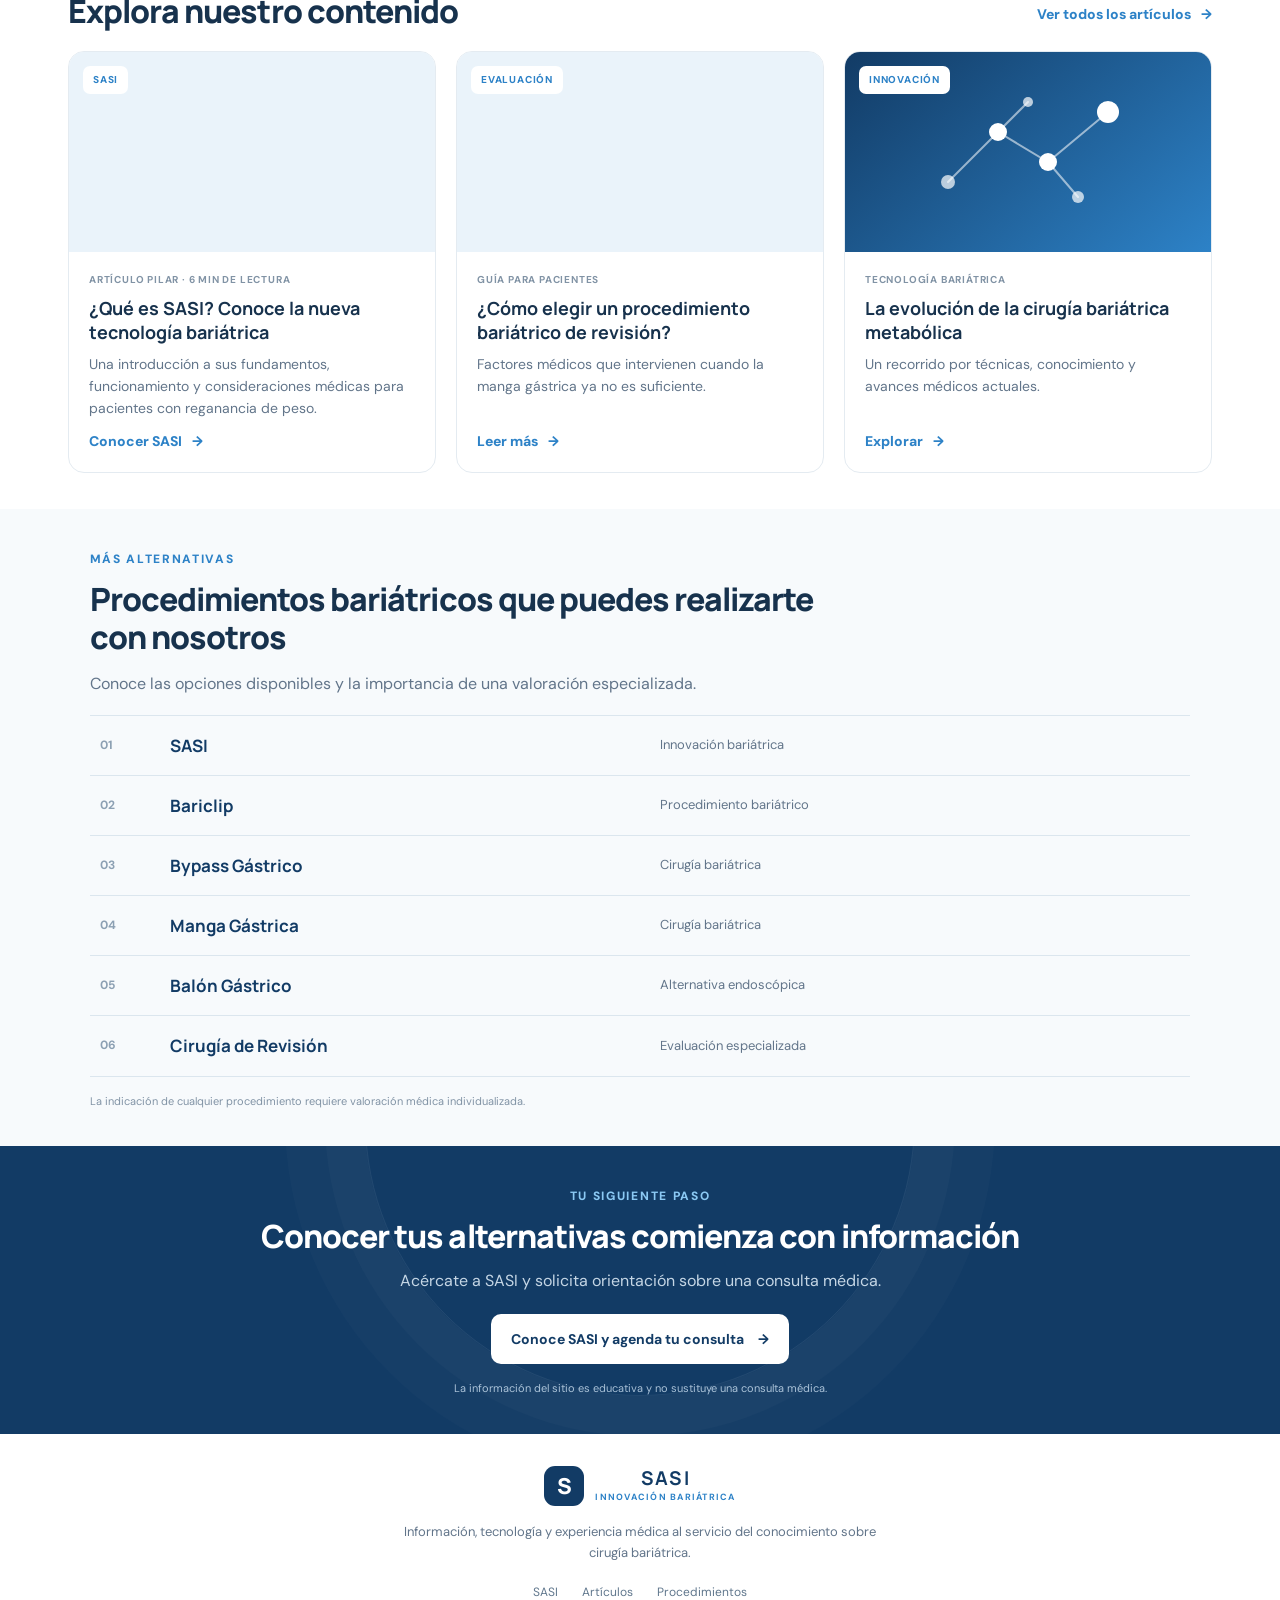
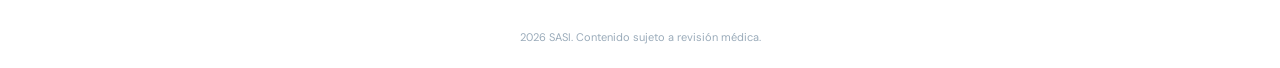
==== commit 3ff7bfc1: "Update HTML structure and content for benefits section" ====
--- a/index.html
+++ b/index.html
@@ -75,6 +75,8 @@
 <p>Durante la cirugía se conecta el estómago con una parte más distal del intestino delgado. Así, el alimento tiene dos vías de tránsito: una continúa por su recorrido natural y otra llega más rápido al intestino distal, estimulando hormonas relacionadas con la saciedad y el metabolismo, como el GLP-1.</p>
 <div class="mini-stat"><strong>SASI</strong><span>Single Anastomosis Sleeve-Ileal Bypass</span></div>
 </div>
+</div>
+</section>
 
 <section class="mechanism-section" id="innovacion">
 <div class="section-heading centered">
@@ -136,6 +138,7 @@
 </div>
 <p class="section-footnote">La anatomía y los resultados clínicos deben explicarse con ilustraciones y evidencia revisadas por el equipo médico.</p>
 </section>
+
 <section class="section benefits-section" id="beneficios">
 <div class="section-heading centered">
 <span class="eyebrow">POSIBLES BENEFICIOS</span>
@@ -152,7 +155,7 @@
 </ul>
 </section>
 
-  <section class="section metabolism">
+<section class="section metabolism">
 <div class="metabolism-copy">
 <span class="eyebrow">SASI Y SALUD METABÓLICA</span>
 <h2>La cirugía bariátrica también involucra cambios metabólicos</h2>
@@ -169,7 +172,7 @@
 
 <section class="section doctor-section" id="doctor">
 <div class="doctor-photo">
-<img src="assets/dr-rumbaut.jpg" alt="Fotografía del Dr. Rumbaut" onerror="this.style.display='none';this.parentElement.classList.add('photo-placeholder')">
+<img src="dr-rumbaut.jpeg" alt="Fotografía del Dr. Rumbaut" onerror="this.style.display='none';this.parentElement.classList.add('photo-placeholder')">
 <div class="placeholder-label">Fotografía oficial<br>del Dr. Rumbaut</div>
 </div>
 <div class="doctor-copy">
--- a/styles.css
+++ b/styles.css
@@ -230,3 +230,6 @@
   .mechanism-grid { grid-template-columns: 1fr; }
   .hero-actions .button { width: 100%; }
 }
+.benefits-grid{list-style:none;margin:32px auto 0;padding:0;max-width:1000px;display:grid;grid-template-columns:repeat(auto-fit,minmax(260px,1fr));gap:16px}
+.benefits-grid li{background:#fff;border:1px solid #e3ebf3;border-radius:16px;padding:20px 20px 20px 54px;position:relative;font-size:15px;line-height:1.5;color:#1f2d3d}
+.benefits-grid li::before{content:"✓";position:absolute;left:18px;top:18px;width:24px;height:24px;border-radius:50%;background:#123B65;color:#fff;font-size:13px;display:flex;align-items:center;justify-content:center}
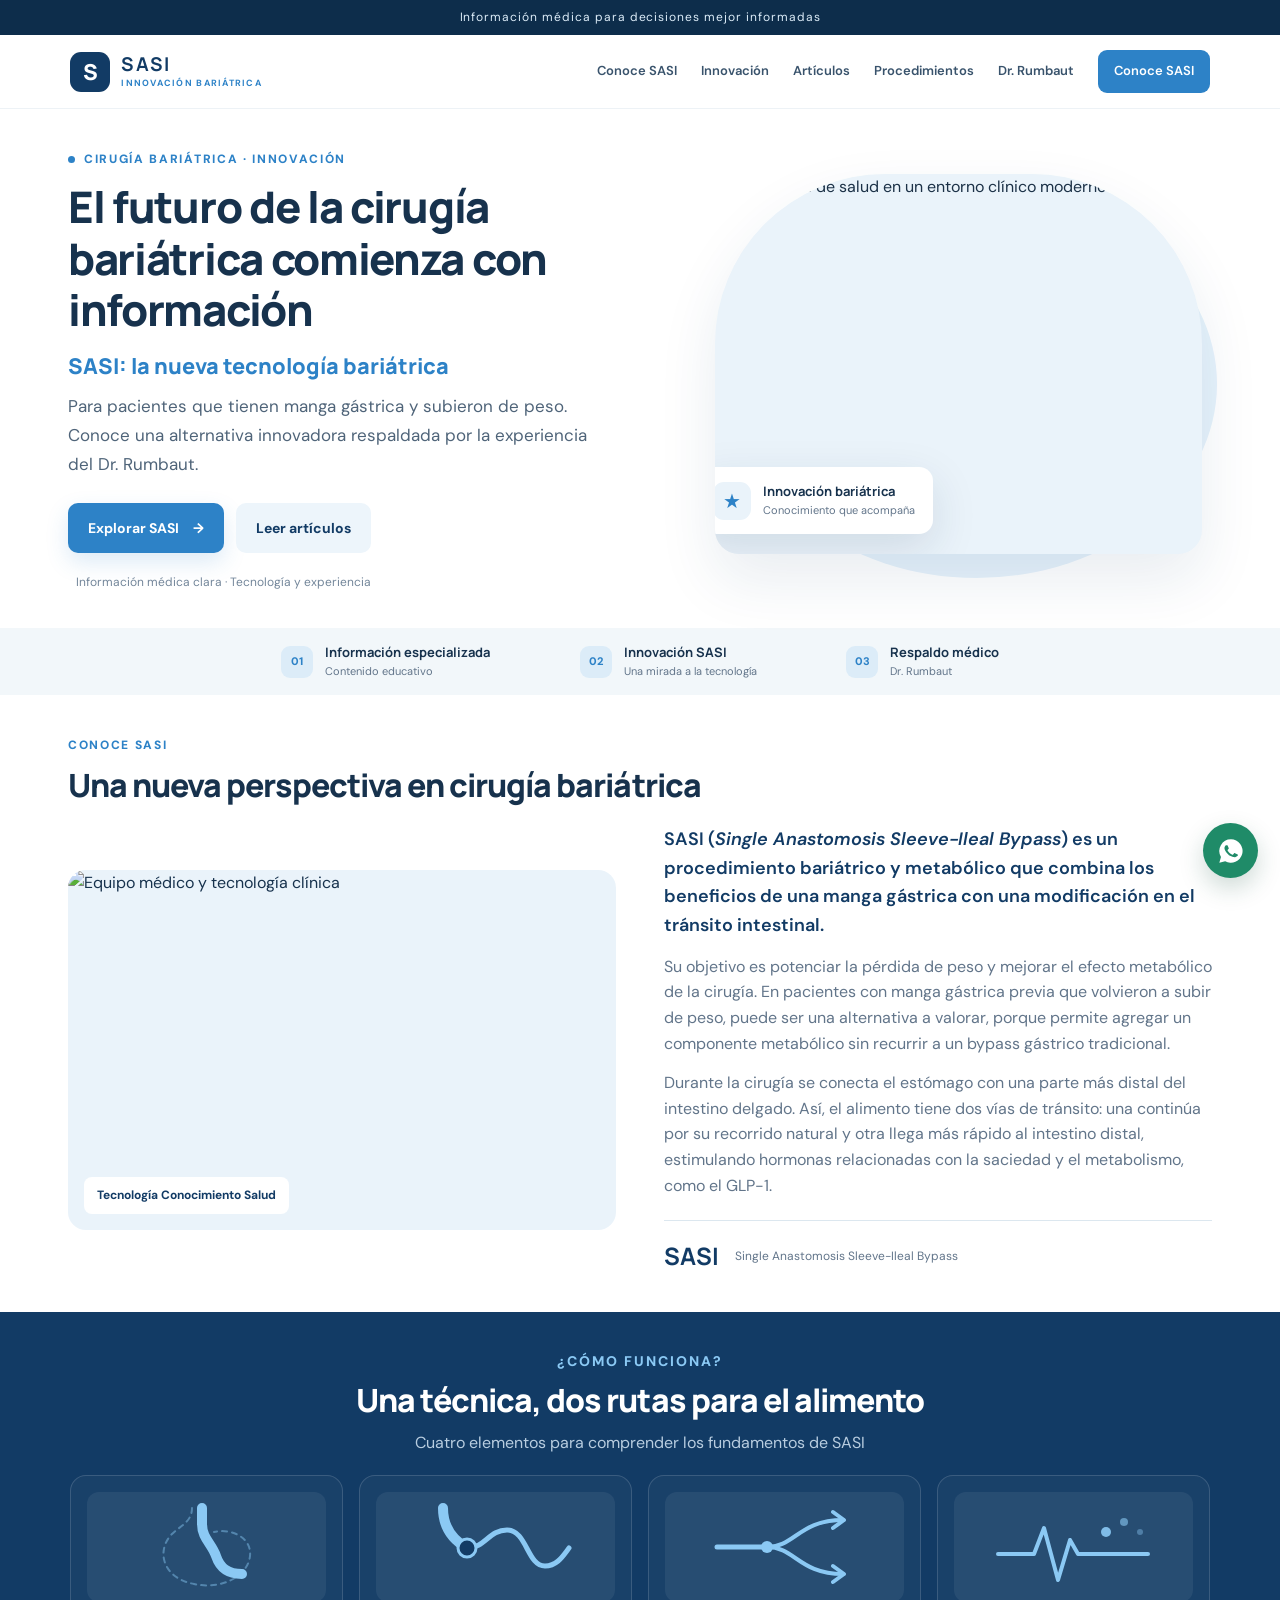
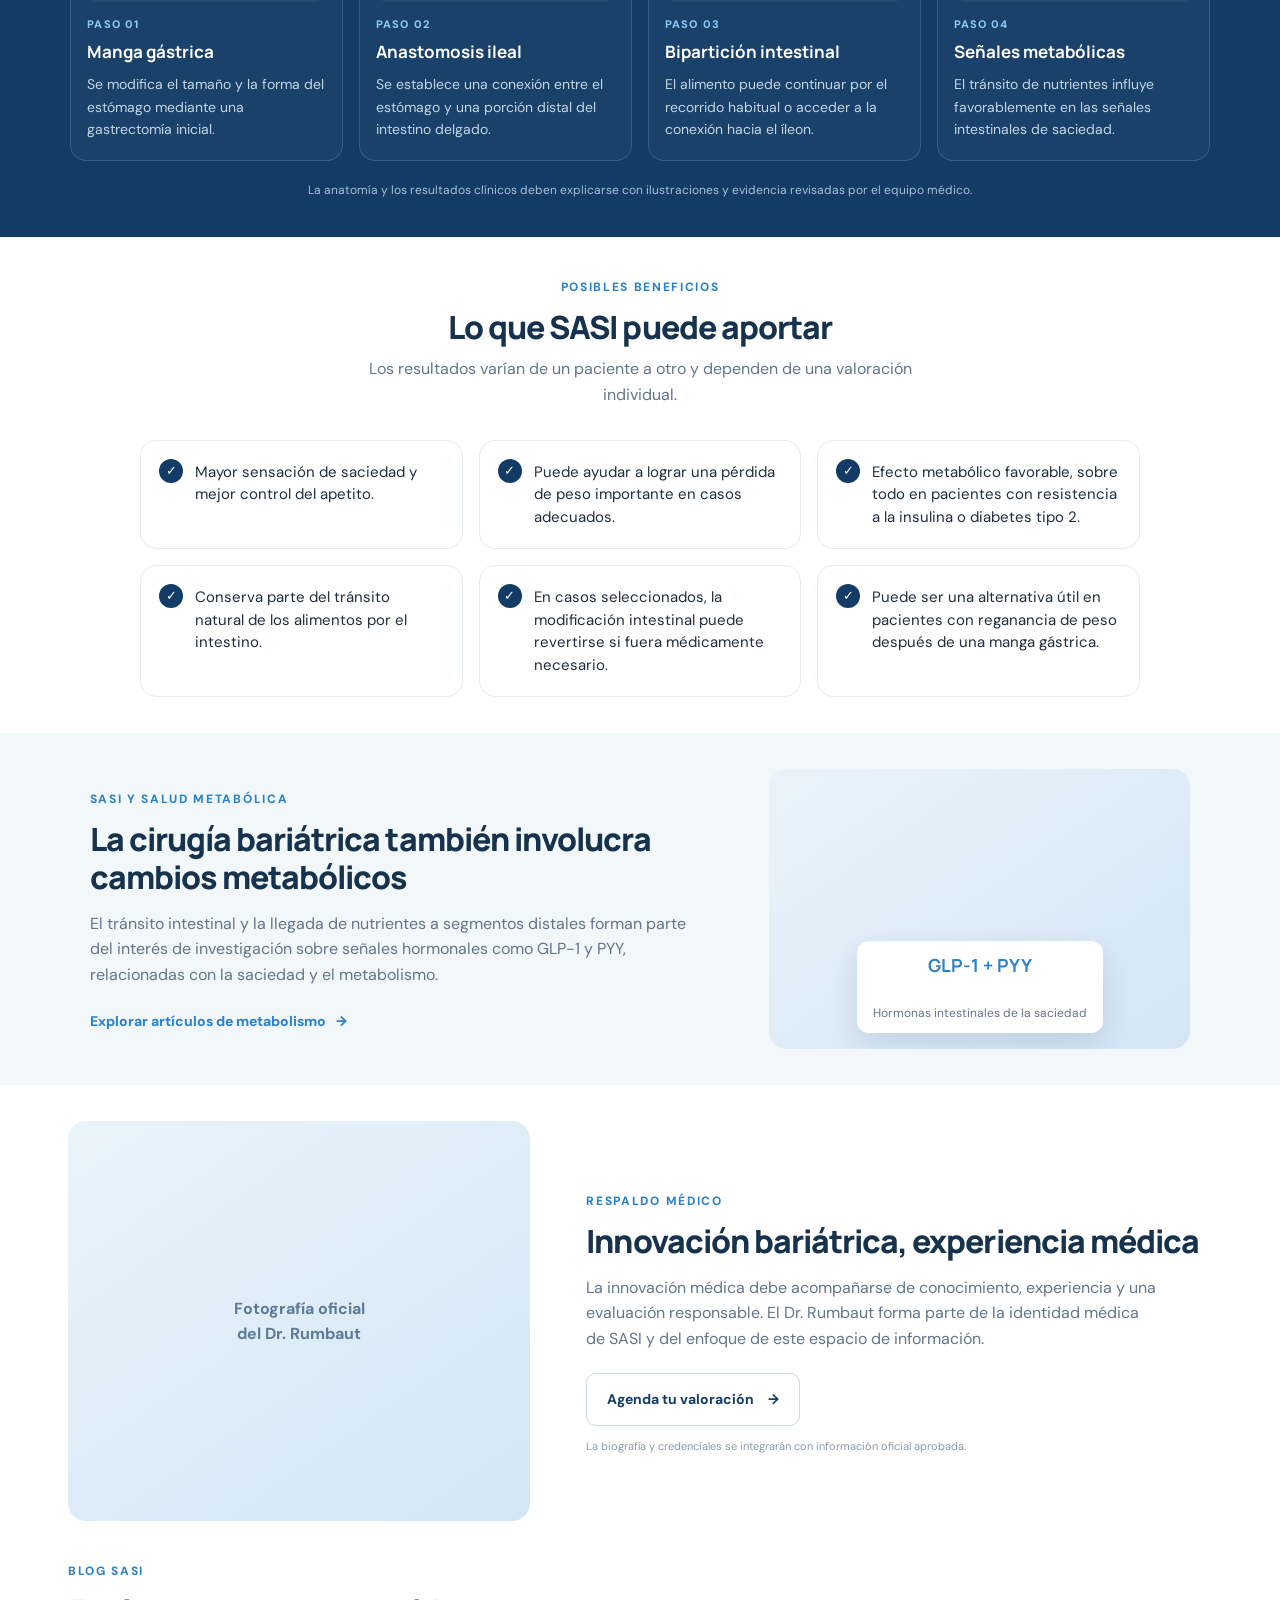
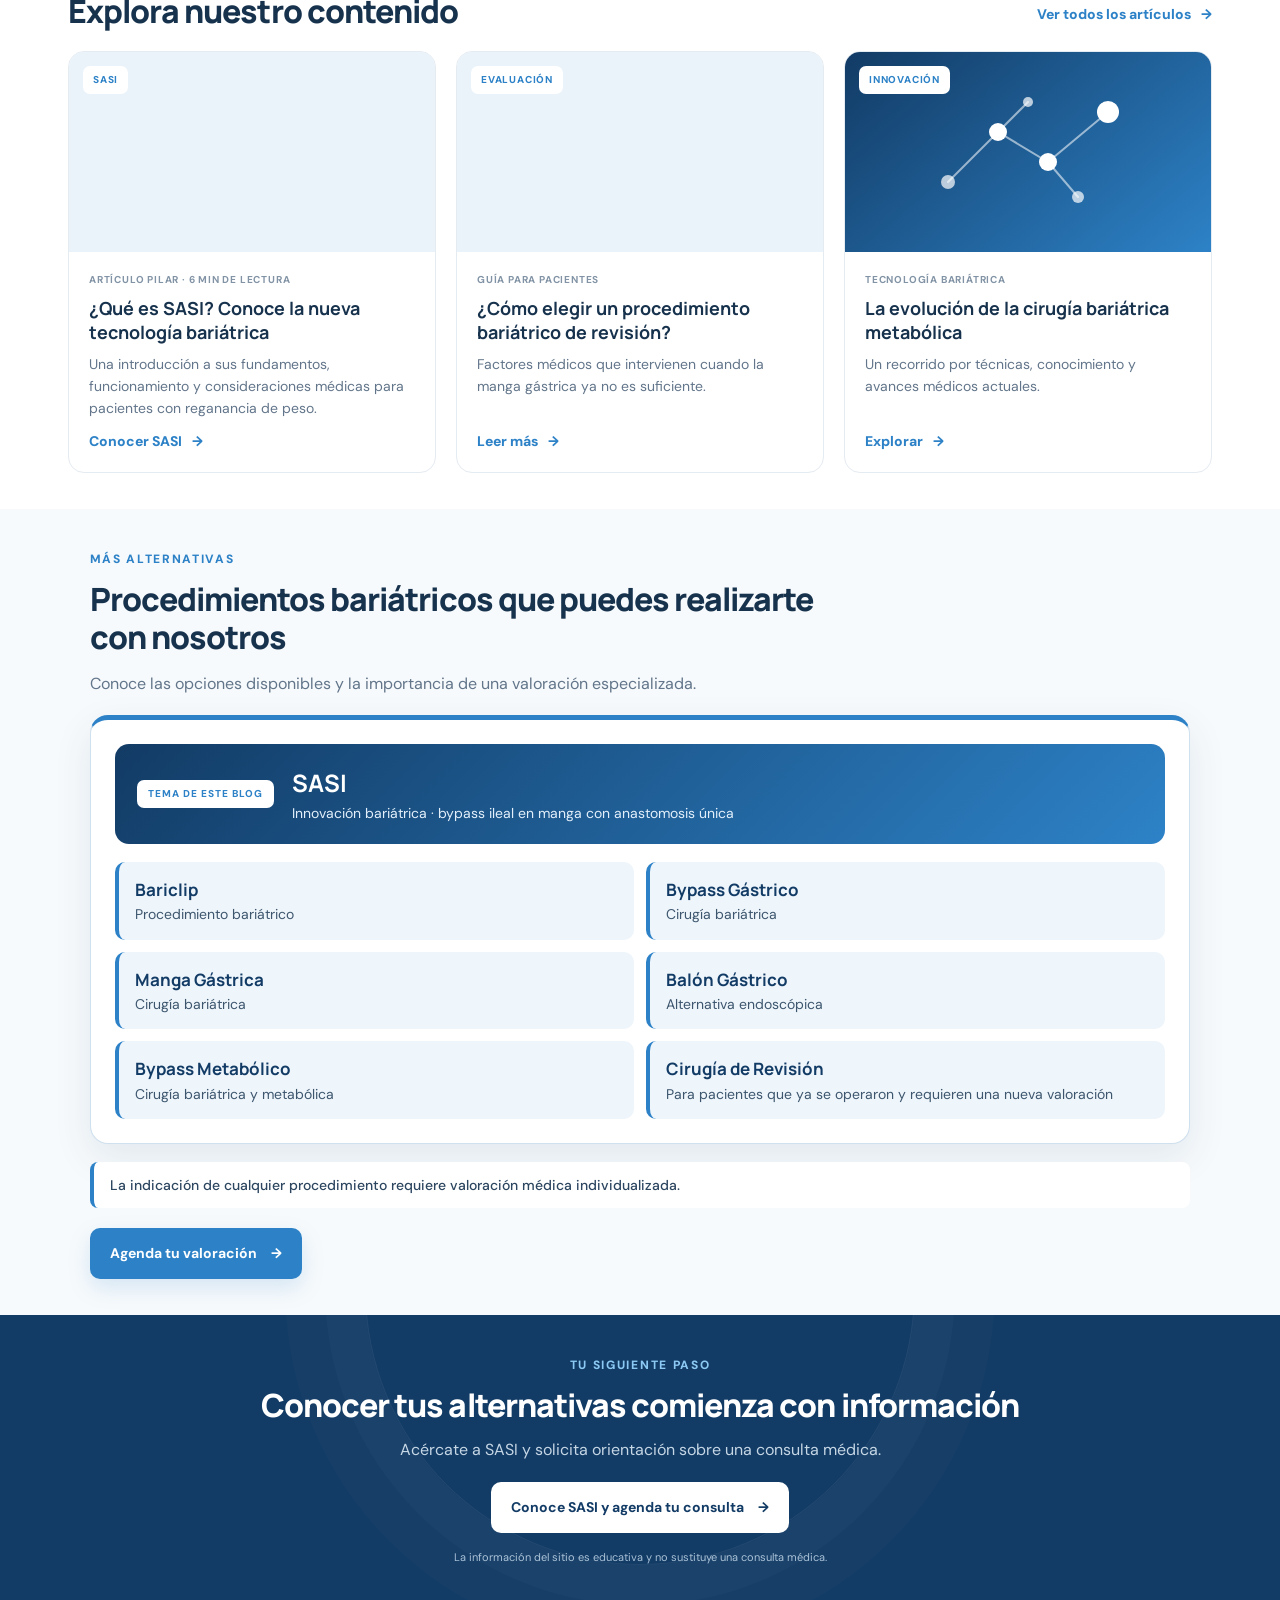
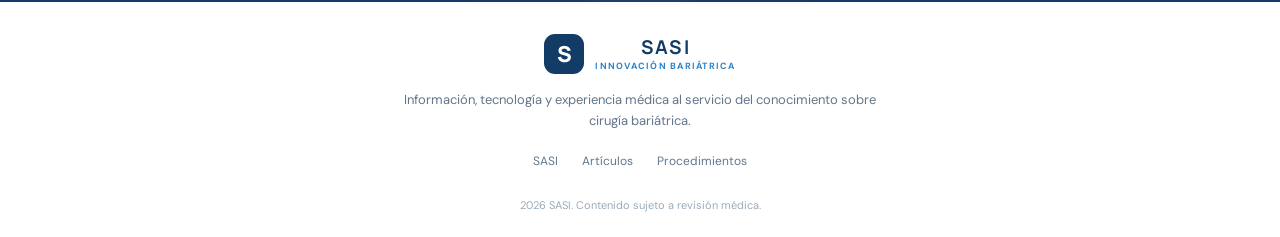
==== commit 73145091: "Add files via upload" ====
--- a/index.html
+++ b/index.html
@@ -10,6 +10,20 @@
 <link rel="preconnect" href="https://fonts.gstatic.com" crossorigin>
 <link href="https://fonts.googleapis.com/css2?family=DM+Sans:wght@400;500;600;700&family=Manrope:wght@500;600;700;800&display=swap" rel="stylesheet">
 <link rel="stylesheet" href="styles.css">
+<style>
+.procedures-box{background:#fff;border:1px solid #cfe0ee;border-top:5px solid var(--blue);border-radius:var(--radius);padding:24px;box-shadow:0 14px 38px #123b6518}
+.procedure-featured{display:flex;align-items:center;gap:18px;flex-wrap:wrap;background:linear-gradient(135deg,#123B65 0%,#2D82C7 100%);border-radius:14px;padding:20px 22px;margin-bottom:18px}
+.procedure-tag{background:#fff;color:var(--blue);font-size:10px;font-weight:800;letter-spacing:.1em;text-transform:uppercase;padding:6px 11px;border-radius:7px}
+.procedure-featured strong{display:block;font-size:24px;color:#fff}
+.procedure-featured small{display:block;font-size:14px;color:#e3f0fb}
+.procedure-items{list-style:none;margin:0;padding:0;display:grid;grid-template-columns:1fr 1fr;gap:12px}
+.procedure-items li{background:#eef5fb;border-left:4px solid var(--blue);border-radius:10px;padding:14px 16px}
+.procedure-items strong{display:block;font-size:17px;color:var(--navy)}
+.procedure-items small{display:block;font-size:14px;color:#3d566e}
+.procedures-section .disclaimer{background:#fff;border-left:4px solid var(--blue);border-radius:8px;padding:12px 16px;margin:18px 0 0;font-size:14px;font-weight:500;color:#2c4660}
+.procedures-cta{margin-top:20px}
+@media (max-width:760px){.procedures-box{padding:16px}.procedure-items{grid-template-columns:1fr}}
+</style>
 </head>
 <body>
 <div class="announcement">Información médica para decisiones mejor informadas</div>
@@ -211,15 +225,22 @@
   <h2>Procedimientos bariátricos que puedes realizarte con nosotros</h2>
   <p>Conoce las opciones disponibles y la importancia de una valoración especializada.</p>
 </div>
-<div class="procedure-list">
-<a href="https://amisraeljai1967-alt.github.io/rumbaut-sasi/" target="_blank" rel="noopener"><span>01</span><strong>SASI</strong><small>Innovación bariátrica</small><b></b></a>
-<a href="https://amisraeljai1967-alt.github.io/rumbaut-sasi/" target="_blank" rel="noopener"><span>02</span><strong>Bariclip</strong><small>Procedimiento bariátrico</small><b></b></a>
-<a href="https://amisraeljai1967-alt.github.io/rumbaut-sasi/" target="_blank" rel="noopener"><span>03</span><strong>Bypass Gástrico</strong><small>Cirugía bariátrica</small><b></b></a>
-<a href="https://amisraeljai1967-alt.github.io/rumbaut-sasi/" target="_blank" rel="noopener"><span>04</span><strong>Manga Gástrica</strong><small>Cirugía bariátrica</small><b></b></a>
-<a href="https://amisraeljai1967-alt.github.io/rumbaut-sasi/" target="_blank" rel="noopener"><span>05</span><strong>Balón Gástrico</strong><small>Alternativa endoscópica</small><b></b></a>
-<a href="https://amisraeljai1967-alt.github.io/rumbaut-sasi/" target="_blank" rel="noopener"><span>06</span><strong>Cirugía de Revisión</strong><small>Evaluación especializada</small><b></b></a>
+<div class="procedures-box">
+<div class="procedure-featured">
+<span class="procedure-tag">Tema de este blog</span>
+<div><strong>SASI</strong><small>Innovación bariátrica · bypass ileal en manga con anastomosis única</small></div>
+</div>
+<ul class="procedure-items">
+<li><strong>Bariclip</strong><small>Procedimiento bariátrico</small></li>
+<li><strong>Bypass Gástrico</strong><small>Cirugía bariátrica</small></li>
+<li><strong>Manga Gástrica</strong><small>Cirugía bariátrica</small></li>
+<li><strong>Balón Gástrico</strong><small>Alternativa endoscópica</small></li>
+<li><strong>Bypass Metabólico</strong><small>Cirugía bariátrica y metabólica</small></li>
+<li><strong>Cirugía de Revisión</strong><small>Para pacientes que ya se operaron y requieren una nueva valoración</small></li>
+</ul>
 </div>
 <p class="disclaimer">La indicación de cualquier procedimiento requiere valoración médica individualizada.</p>
+<div class="procedures-cta"><a class="button button-primary" href="https://amisraeljai1967-alt.github.io/rumbaut-sasi/" target="_blank" rel="noopener">Agenda tu valoración <span>→</span></a></div>
 </section>
 
 <section class="final-cta">
